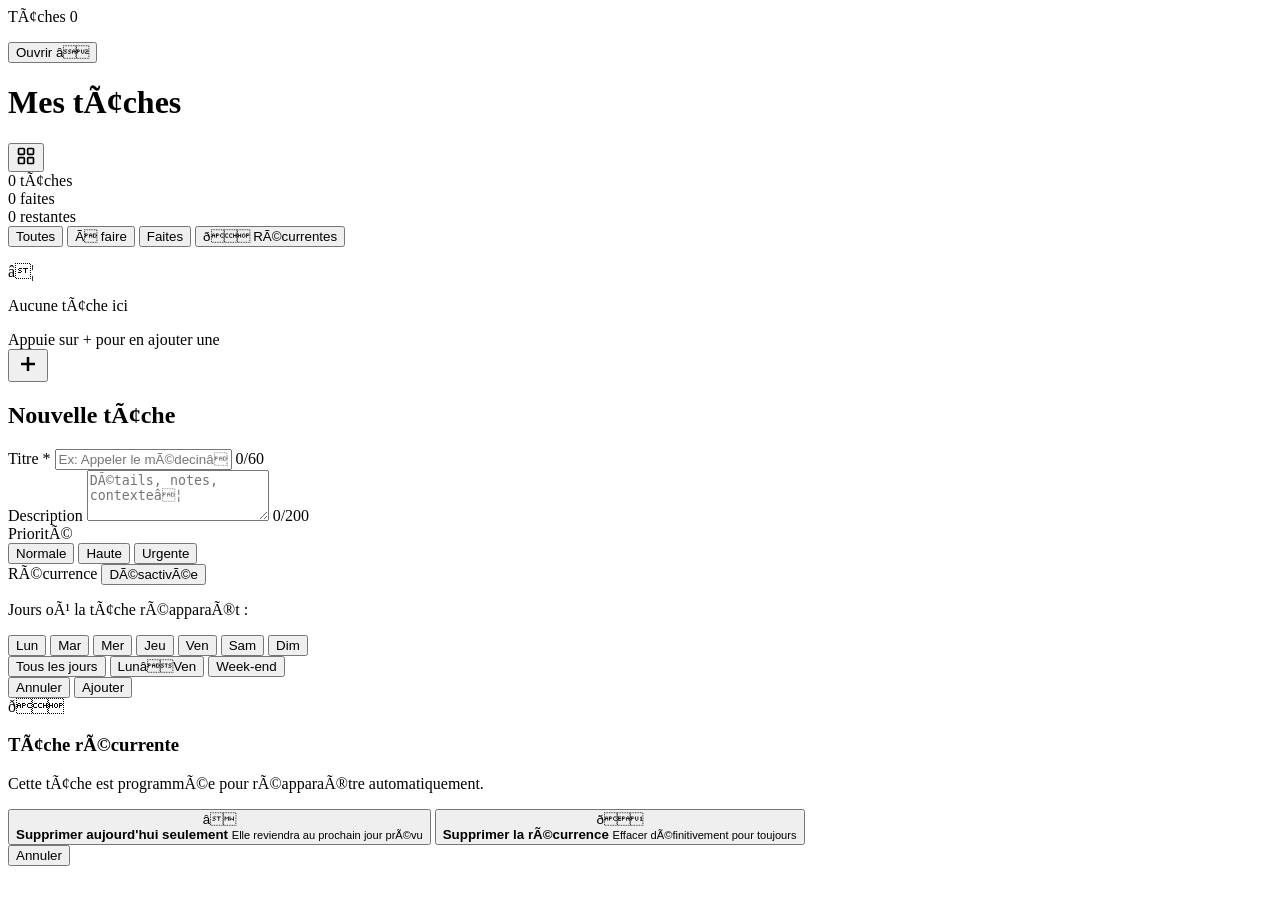
==== index.html @ da38673e "Add index.html for task management app Initial HTML structure for task management application." ====
<!DOCTYPE html>
<html lang="fr">
<head>
  <meta charset="UTF-8" />
  <meta name="viewport" content="width=device-width, initial-scale=1.0, viewport-fit=cover" />
  <meta name="theme-color" content="#0f0f14" />
  <meta name="apple-mobile-web-app-capable" content="yes" />
  <meta name="apple-mobile-web-app-status-bar-style" content="black-translucent" />
  <meta name="apple-mobile-web-app-title" content="TÃ¢ches" />
  <meta name="description" content="Ma liste de tÃ¢ches personnelle" />
  <title>TÃ¢ches</title>
  <link rel="manifest" href="manifest.json" />
  <link rel="apple-touch-icon" href="icons/icon-192.png" />
  <link rel="preconnect" href="https://fonts.googleapis.com" />
  <link rel="preconnect" href="https://fonts.gstatic.com" crossorigin />
  <link href="https://fonts.googleapis.com/css2?family=Syne:wght@400;600;700;800&family=DM+Sans:ital,wght@0,300;0,400;0,500;1,300&display=swap" rel="stylesheet" />
  <link rel="stylesheet" href="style.css" />
</head>
<body>

  <!-- WIDGET VIEW -->
  <div id="widget-view" class="hidden">
    <div class="widget-card">
      <div class="widget-header">
        <span class="widget-title">TÃ¢ches</span>
        <span id="widget-count" class="widget-count">0</span>
      </div>
      <ul id="widget-list" class="widget-list"></ul>
      <button class="widget-open-btn" onclick="switchView('app')">Ouvrir â</button>
    </div>
  </div>

  <!-- APP VIEW -->
  <div id="app-view">
    <header class="app-header">
      <div class="header-top">
        <div>
          <p class="header-date" id="header-date"></p>
          <h1 class="header-title">Mes tÃ¢ches</h1>
        </div>
        <div class="header-actions">
          <button class="icon-btn" onclick="switchView('widget')" title="Mode widget">
            <svg width="20" height="20" viewBox="0 0 24 24" fill="none" stroke="currentColor" stroke-width="2"><rect x="3" y="3" width="7" height="7" rx="1"/><rect x="14" y="3" width="7" height="7" rx="1"/><rect x="3" y="14" width="7" height="7" rx="1"/><rect x="14" y="14" width="7" height="7" rx="1"/></svg>
          </button>
        </div>
      </div>
      <div class="stats-row">
        <div class="stat-pill"><span id="stat-total">0</span> tÃ¢ches</div>
        <div class="stat-pill done-pill"><span id="stat-done">0</span> faites</div>
        <div class="stat-pill pending-pill"><span id="stat-pending">0</span> restantes</div>
      </div>
    </header>

    <div class="filter-tabs">
      <button class="tab active" data-filter="all" onclick="setFilter('all', this)">Toutes</button>
      <button class="tab" data-filter="pending" onclick="setFilter('pending', this)">Ã faire</button>
      <button class="tab" data-filter="done" onclick="setFilter('done', this)">Faites</button>
      <button class="tab" data-filter="recurring" onclick="setFilter('recurring', this)">ð RÃ©currentes</button>
    </div>

    <main class="task-container">
      <ul id="task-list" class="task-list"></ul>
      <div id="empty-state" class="empty-state hidden">
        <div class="empty-icon">â¦</div>
        <p>Aucune tÃ¢che ici</p>
        <span>Appuie sur + pour en ajouter une</span>
      </div>
    </main>

    <button class="fab" onclick="openModal()" aria-label="Ajouter une tÃ¢che">
      <svg width="24" height="24" viewBox="0 0 24 24" fill="none" stroke="currentColor" stroke-width="2.5"><line x1="12" y1="5" x2="12" y2="19"/><line x1="5" y1="12" x2="19" y2="12"/></svg>
    </button>
  </div>

  <!-- MODAL ADD/EDIT -->
  <div id="modal-overlay" class="modal-overlay hidden" onclick="handleOverlayClick(event)">
    <div class="modal" id="modal">
      <div class="modal-handle"></div>
      <h2 class="modal-title" id="modal-title">Nouvelle tÃ¢che</h2>

      <div class="form-group">
        <label for="input-title">Titre <span class="required">*</span></label>
        <input type="text" id="input-title" placeholder="Ex: Appeler le mÃ©decinâ¦" maxlength="60" autocomplete="off" />
        <span class="char-count" id="title-count">0/60</span>
      </div>

      <div class="form-group">
        <label for="input-desc">Description</label>
        <textarea id="input-desc" placeholder="DÃ©tails, notes, contexteâ¦" rows="3" maxlength="200"></textarea>
        <span class="char-count" id="desc-count">0/200</span>
      </div>

      <div class="form-group">
        <label>PrioritÃ©</label>
        <div class="priority-selector">
          <button class="prio-btn active" data-prio="normal" onclick="selectPrio('normal', this)">
            <span class="prio-dot normal"></span> Normale
          </button>
          <button class="prio-btn" data-prio="high" onclick="selectPrio('high', this)">
            <span class="prio-dot high"></span> Haute
          </button>
          <button class="prio-btn" data-prio="urgent" onclick="selectPrio('urgent', this)">
            <span class="prio-dot urgent"></span> Urgente
          </button>
        </div>
      </div>

      <!-- RÃCURRENCE -->
      <div class="form-group">
        <div class="recurrence-header">
          <label>RÃ©currence</label>
          <button class="toggle-recurrence" id="toggle-recurrence" onclick="toggleRecurrence()">
            <span id="recurrence-toggle-label">DÃ©sactivÃ©e</span>
            <div class="toggle-switch" id="toggle-switch"></div>
          </button>
        </div>
        <div id="recurrence-panel" class="recurrence-panel hidden">
          <p class="recurrence-hint">Jours oÃ¹ la tÃ¢che rÃ©apparaÃ®t :</p>
          <div class="days-selector">
            <button class="day-btn" data-day="1" onclick="toggleDay(1, this)">Lun</button>
            <button class="day-btn" data-day="2" onclick="toggleDay(2, this)">Mar</button>
            <button class="day-btn" data-day="3" onclick="toggleDay(3, this)">Mer</button>
            <button class="day-btn" data-day="4" onclick="toggleDay(4, this)">Jeu</button>
            <button class="day-btn" data-day="5" onclick="toggleDay(5, this)">Ven</button>
            <button class="day-btn" data-day="6" onclick="toggleDay(6, this)">Sam</button>
            <button class="day-btn" data-day="0" onclick="toggleDay(0, this)">Dim</button>
          </div>
          <div class="quick-days">
            <button class="quick-btn" onclick="selectQuickDays('week')">Tous les jours</button>
            <button class="quick-btn" onclick="selectQuickDays('workdays')">LunâVen</button>
            <button class="quick-btn" onclick="selectQuickDays('weekend')">Week-end</button>
          </div>
        </div>
      </div>

      <div class="modal-actions">
        <button class="btn-cancel" onclick="closeModal()">Annuler</button>
        <button class="btn-save" id="btn-save" onclick="saveTask()">Ajouter</button>
      </div>
    </div>
  </div>

  <!-- POPUP SUPPRESSION RÃCURRENCE -->
  <div id="delete-popup-overlay" class="delete-popup-overlay hidden" onclick="closeDeletePopup()">
    <div class="delete-popup" onclick="event.stopPropagation()">
      <div class="delete-popup-icon">ð</div>
      <h3 class="delete-popup-title">TÃ¢che rÃ©currente</h3>
      <p class="delete-popup-desc">Cette tÃ¢che est programmÃ©e pour rÃ©apparaÃ®tre automatiquement.</p>
      <div class="delete-popup-actions">
        <button class="dp-btn dp-keep" onclick="deleteOccurrenceOnly()">
          <span class="dp-btn-icon">â</span>
          <div class="dp-btn-text">
            <strong>Supprimer aujourd'hui seulement</strong>
            <small>Elle reviendra au prochain jour prÃ©vu</small>
          </div>
        </button>
        <button class="dp-btn dp-forever" onclick="deleteForever()">
          <span class="dp-btn-icon">ð</span>
          <div class="dp-btn-text">
            <strong>Supprimer la rÃ©currence</strong>
            <small>Effacer dÃ©finitivement pour toujours</small>
          </div>
        </button>
      </div>
      <button class="dp-cancel" onclick="closeDeletePopup()">Annuler</button>
    </div>
  </div>

  <!-- TOAST -->
  <div id="toast" class="toast hidden"></div>

  <script src="app.js"></script>
</body>
</html>
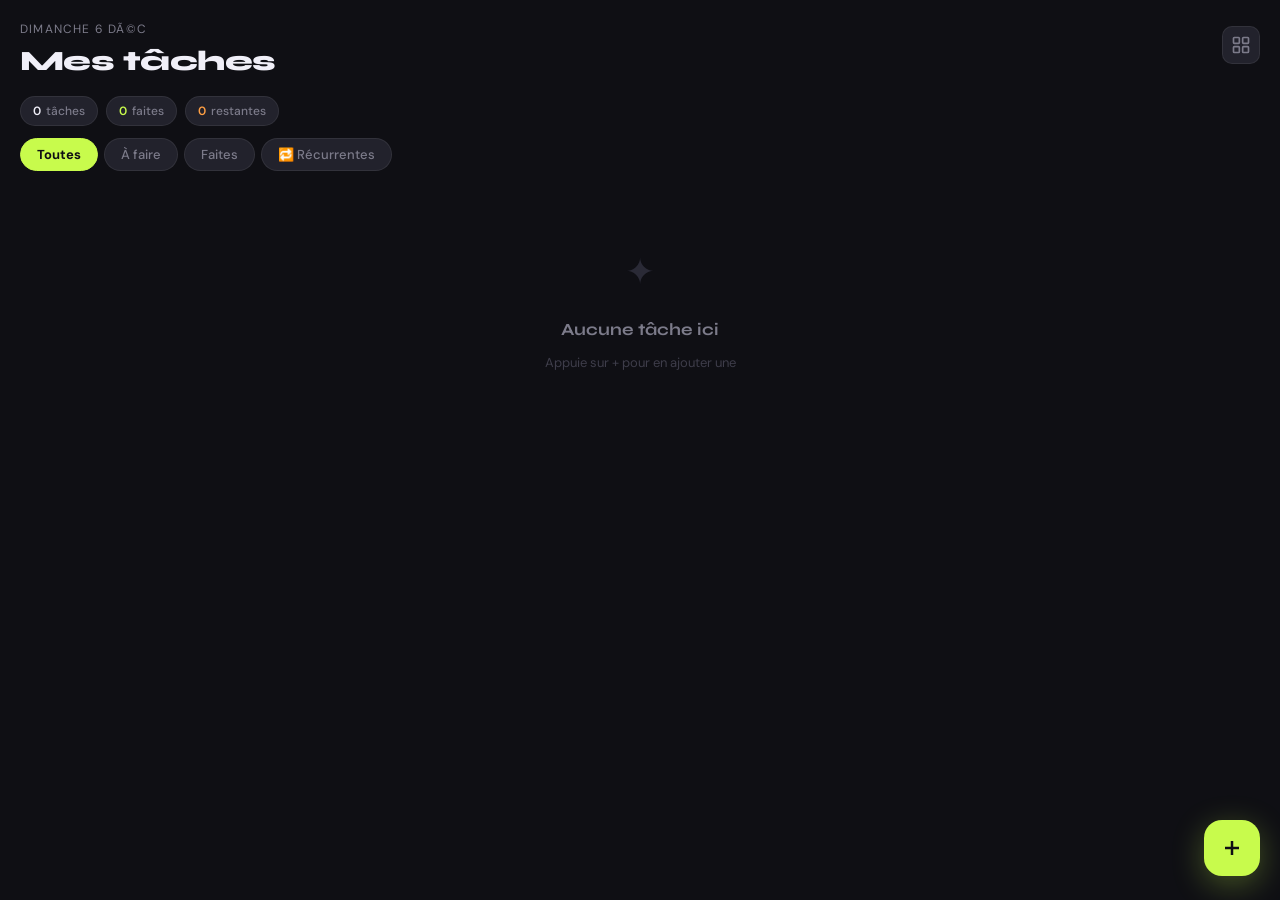
==== commit 700d100b: "Fix French character encoding in index.html" ====
--- a/index.html
+++ b/index.html
@@ -6,9 +6,9 @@
   <meta name="theme-color" content="#0f0f14" />
   <meta name="apple-mobile-web-app-capable" content="yes" />
   <meta name="apple-mobile-web-app-status-bar-style" content="black-translucent" />
-  <meta name="apple-mobile-web-app-title" content="TÃ¢ches" />
-  <meta name="description" content="Ma liste de tÃ¢ches personnelle" />
-  <title>TÃ¢ches</title>
+  <meta name="apple-mobile-web-app-title" content="Tâches" />
+  <meta name="description" content="Ma liste de tâches personnelle" />
+  <title>Tâches</title>
   <link rel="manifest" href="manifest.json" />
   <link rel="apple-touch-icon" href="icons/icon-192.png" />
   <link rel="preconnect" href="https://fonts.googleapis.com" />
@@ -22,11 +22,11 @@
   <div id="widget-view" class="hidden">
     <div class="widget-card">
       <div class="widget-header">
-        <span class="widget-title">TÃ¢ches</span>
+        <span class="widget-title">Tâches</span>
         <span id="widget-count" class="widget-count">0</span>
       </div>
       <ul id="widget-list" class="widget-list"></ul>
-      <button class="widget-open-btn" onclick="switchView('app')">Ouvrir â</button>
+      <button class="widget-open-btn" onclick="switchView('app')">Ouvrir →</button>
     </div>
   </div>
 
@@ -36,7 +36,7 @@
       <div class="header-top">
         <div>
           <p class="header-date" id="header-date"></p>
-          <h1 class="header-title">Mes tÃ¢ches</h1>
+          <h1 class="header-title">Mes tâches</h1>
         </div>
         <div class="header-actions">
           <button class="icon-btn" onclick="switchView('widget')" title="Mode widget">
@@ -45,7 +45,7 @@
         </div>
       </div>
       <div class="stats-row">
-        <div class="stat-pill"><span id="stat-total">0</span> tÃ¢ches</div>
+        <div class="stat-pill"><span id="stat-total">0</span> tâches</div>
         <div class="stat-pill done-pill"><span id="stat-done">0</span> faites</div>
         <div class="stat-pill pending-pill"><span id="stat-pending">0</span> restantes</div>
       </div>
@@ -53,21 +53,21 @@
 
     <div class="filter-tabs">
       <button class="tab active" data-filter="all" onclick="setFilter('all', this)">Toutes</button>
-      <button class="tab" data-filter="pending" onclick="setFilter('pending', this)">Ã faire</button>
+      <button class="tab" data-filter="pending" onclick="setFilter('pending', this)">À faire</button>
       <button class="tab" data-filter="done" onclick="setFilter('done', this)">Faites</button>
-      <button class="tab" data-filter="recurring" onclick="setFilter('recurring', this)">ð RÃ©currentes</button>
+      <button class="tab" data-filter="recurring" onclick="setFilter('recurring', this)">🔁 Récurrentes</button>
     </div>
 
     <main class="task-container">
       <ul id="task-list" class="task-list"></ul>
       <div id="empty-state" class="empty-state hidden">
-        <div class="empty-icon">â¦</div>
-        <p>Aucune tÃ¢che ici</p>
+        <div class="empty-icon">✦</div>
+        <p>Aucune tâche ici</p>
         <span>Appuie sur + pour en ajouter une</span>
       </div>
     </main>
 
-    <button class="fab" onclick="openModal()" aria-label="Ajouter une tÃ¢che">
+    <button class="fab" onclick="openModal()" aria-label="Ajouter une tâche">
       <svg width="24" height="24" viewBox="0 0 24 24" fill="none" stroke="currentColor" stroke-width="2.5"><line x1="12" y1="5" x2="12" y2="19"/><line x1="5" y1="12" x2="19" y2="12"/></svg>
     </button>
   </div>
@@ -76,22 +76,22 @@
   <div id="modal-overlay" class="modal-overlay hidden" onclick="handleOverlayClick(event)">
     <div class="modal" id="modal">
       <div class="modal-handle"></div>
-      <h2 class="modal-title" id="modal-title">Nouvelle tÃ¢che</h2>
+      <h2 class="modal-title" id="modal-title">Nouvelle tâche</h2>
 
       <div class="form-group">
         <label for="input-title">Titre <span class="required">*</span></label>
-        <input type="text" id="input-title" placeholder="Ex: Appeler le mÃ©decinâ¦" maxlength="60" autocomplete="off" />
+        <input type="text" id="input-title" placeholder="Ex: Appeler le médecin…" maxlength="60" autocomplete="off" />
         <span class="char-count" id="title-count">0/60</span>
       </div>
 
       <div class="form-group">
         <label for="input-desc">Description</label>
-        <textarea id="input-desc" placeholder="DÃ©tails, notes, contexteâ¦" rows="3" maxlength="200"></textarea>
+        <textarea id="input-desc" placeholder="Détails, notes, contexte…" rows="3" maxlength="200"></textarea>
         <span class="char-count" id="desc-count">0/200</span>
       </div>
 
       <div class="form-group">
-        <label>PrioritÃ©</label>
+        <label>Priorité</label>
         <div class="priority-selector">
           <button class="prio-btn active" data-prio="normal" onclick="selectPrio('normal', this)">
             <span class="prio-dot normal"></span> Normale
@@ -105,17 +105,17 @@
         </div>
       </div>
 
-      <!-- RÃCURRENCE -->
+      <!-- RÉCURRENCE -->
       <div class="form-group">
         <div class="recurrence-header">
-          <label>RÃ©currence</label>
+          <label>Récurrence</label>
           <button class="toggle-recurrence" id="toggle-recurrence" onclick="toggleRecurrence()">
-            <span id="recurrence-toggle-label">DÃ©sactivÃ©e</span>
+            <span id="recurrence-toggle-label">Désactivée</span>
             <div class="toggle-switch" id="toggle-switch"></div>
           </button>
         </div>
         <div id="recurrence-panel" class="recurrence-panel hidden">
-          <p class="recurrence-hint">Jours oÃ¹ la tÃ¢che rÃ©apparaÃ®t :</p>
+          <p class="recurrence-hint">Jours où la tâche réapparaît :</p>
           <div class="days-selector">
             <button class="day-btn" data-day="1" onclick="toggleDay(1, this)">Lun</button>
             <button class="day-btn" data-day="2" onclick="toggleDay(2, this)">Mar</button>
@@ -127,7 +127,7 @@
           </div>
           <div class="quick-days">
             <button class="quick-btn" onclick="selectQuickDays('week')">Tous les jours</button>
-            <button class="quick-btn" onclick="selectQuickDays('workdays')">LunâVen</button>
+            <button class="quick-btn" onclick="selectQuickDays('workdays')">Lun–Ven</button>
             <button class="quick-btn" onclick="selectQuickDays('weekend')">Week-end</button>
           </div>
         </div>
@@ -140,25 +140,25 @@
     </div>
   </div>
 
-  <!-- POPUP SUPPRESSION RÃCURRENCE -->
+  <!-- POPUP SUPPRESSION RÉCURRENCE -->
   <div id="delete-popup-overlay" class="delete-popup-overlay hidden" onclick="closeDeletePopup()">
     <div class="delete-popup" onclick="event.stopPropagation()">
-      <div class="delete-popup-icon">ð</div>
-      <h3 class="delete-popup-title">TÃ¢che rÃ©currente</h3>
-      <p class="delete-popup-desc">Cette tÃ¢che est programmÃ©e pour rÃ©apparaÃ®tre automatiquement.</p>
+      <div class="delete-popup-icon">🔁</div>
+      <h3 class="delete-popup-title">Tâche récurrente</h3>
+      <p class="delete-popup-desc">Cette tâche est programmée pour réapparaître automatiquement.</p>
       <div class="delete-popup-actions">
         <button class="dp-btn dp-keep" onclick="deleteOccurrenceOnly()">
-          <span class="dp-btn-icon">â</span>
+          <span class="dp-btn-icon">✕</span>
           <div class="dp-btn-text">
             <strong>Supprimer aujourd'hui seulement</strong>
-            <small>Elle reviendra au prochain jour prÃ©vu</small>
+            <small>Elle reviendra au prochain jour prévu</small>
           </div>
         </button>
         <button class="dp-btn dp-forever" onclick="deleteForever()">
-          <span class="dp-btn-icon">ð</span>
+          <span class="dp-btn-icon">🗑</span>
           <div class="dp-btn-text">
-            <strong>Supprimer la rÃ©currence</strong>
-            <small>Effacer dÃ©finitivement pour toujours</small>
+            <strong>Supprimer la récurrence</strong>
+            <small>Effacer définitivement pour toujours</small>
           </div>
         </button>
       </div>
--- a/style.css
+++ b/style.css
@@ -0,0 +1,946 @@
+/* ===========================
+   RESET & VARIABLES
+=========================== */
+*, *::before, *::after {
+  box-sizing: border-box;
+  margin: 0;
+  padding: 0;
+  -webkit-tap-highlight-color: transparent;
+}
+
+:root {
+  --bg: #0f0f14;
+  --surface: #18181f;
+  --surface2: #22222c;
+  --surface3: #2a2a36;
+  --border: rgba(255,255,255,0.07);
+  --text: #f0eff8;
+  --text-muted: #7c7b8a;
+  --text-faint: #3e3d4a;
+  --accent: #c8fb4c;
+  --accent-dim: rgba(200,251,76,0.15);
+  --accent-glow: rgba(200,251,76,0.3);
+  --done-color: #4a4a58;
+  --high: #ff9f43;
+  --urgent: #ff6b6b;
+  --normal: #c8fb4c;
+  --recur: #7c6ff7;
+  --recur-dim: rgba(124,111,247,0.15);
+  --radius: 16px;
+  --radius-sm: 10px;
+  --transition: 0.2s cubic-bezier(0.4, 0, 0.2, 1);
+  --safe-top: env(safe-area-inset-top, 0px);
+  --safe-bottom: env(safe-area-inset-bottom, 0px);
+}
+
+html, body { height: 100%; overflow: hidden; }
+
+body {
+  font-family: 'DM Sans', sans-serif;
+  background: var(--bg);
+  color: var(--text);
+  font-size: 15px;
+  line-height: 1.5;
+  -webkit-font-smoothing: antialiased;
+  overflow-x: hidden;
+}
+
+.hidden { display: none !important; }
+
+/* ===========================
+   APP LAYOUT
+=========================== */
+#app-view {
+  display: flex;
+  flex-direction: column;
+  height: 100dvh;
+  height: 100vh;
+  padding-top: var(--safe-top);
+  padding-bottom: var(--safe-bottom);
+  position: relative;
+  animation: fadeIn 0.4s ease;
+}
+
+@keyframes fadeIn {
+  from { opacity: 0; transform: translateY(8px); }
+  to { opacity: 1; transform: translateY(0); }
+}
+
+/* ===========================
+   HEADER
+=========================== */
+.app-header {
+  padding: 20px 20px 12px;
+  flex-shrink: 0;
+}
+
+.header-top {
+  display: flex;
+  justify-content: space-between;
+  align-items: flex-start;
+  margin-bottom: 14px;
+}
+
+.header-date {
+  font-size: 12px;
+  color: var(--text-muted);
+  text-transform: uppercase;
+  letter-spacing: 0.1em;
+  font-weight: 400;
+  margin-bottom: 2px;
+}
+
+.header-title {
+  font-family: 'Syne', sans-serif;
+  font-size: 28px;
+  font-weight: 800;
+  color: var(--text);
+  letter-spacing: -0.02em;
+}
+
+.header-actions { display: flex; gap: 8px; margin-top: 6px; }
+
+.icon-btn {
+  width: 38px;
+  height: 38px;
+  border-radius: 10px;
+  background: var(--surface2);
+  border: 1px solid var(--border);
+  color: var(--text-muted);
+  display: flex;
+  align-items: center;
+  justify-content: center;
+  cursor: pointer;
+  transition: all var(--transition);
+}
+.icon-btn:active { transform: scale(0.93); }
+.icon-btn:hover { color: var(--text); background: var(--surface3); }
+
+.stats-row { display: flex; gap: 8px; }
+
+.stat-pill {
+  background: var(--surface2);
+  border: 1px solid var(--border);
+  border-radius: 20px;
+  padding: 5px 12px;
+  font-size: 12px;
+  color: var(--text-muted);
+  font-weight: 500;
+  display: flex;
+  gap: 5px;
+  align-items: center;
+}
+.stat-pill span { color: var(--text); font-weight: 600; }
+.done-pill span { color: var(--accent); }
+.pending-pill span { color: var(--high); }
+
+/* ===========================
+   FILTER TABS
+=========================== */
+.filter-tabs {
+  display: flex;
+  gap: 6px;
+  padding: 0 20px 14px;
+  flex-shrink: 0;
+  overflow-x: auto;
+  scrollbar-width: none;
+}
+.filter-tabs::-webkit-scrollbar { display: none; }
+
+.tab {
+  padding: 7px 16px;
+  border-radius: 20px;
+  border: 1px solid var(--border);
+  background: var(--surface2);
+  color: var(--text-muted);
+  font-size: 13px;
+  font-weight: 500;
+  cursor: pointer;
+  white-space: nowrap;
+  transition: all var(--transition);
+  font-family: 'DM Sans', sans-serif;
+}
+.tab.active {
+  background: var(--accent);
+  color: #0f0f14;
+  border-color: var(--accent);
+  font-weight: 700;
+}
+.tab[data-filter="recurring"].active {
+  background: var(--recur);
+  border-color: var(--recur);
+  color: #fff;
+}
+.tab:active { transform: scale(0.95); }
+
+/* ===========================
+   TASK LIST
+=========================== */
+.task-container {
+  flex: 1;
+  overflow-y: auto;
+  padding: 0 16px 100px;
+  scrollbar-width: none;
+}
+.task-container::-webkit-scrollbar { display: none; }
+
+.task-list {
+  list-style: none;
+  display: flex;
+  flex-direction: column;
+  gap: 10px;
+}
+
+/* ===========================
+   TASK ITEM
+=========================== */
+.task-item {
+  background: var(--surface);
+  border: 1px solid var(--border);
+  border-radius: var(--radius);
+  padding: 14px 14px 14px 16px;
+  display: flex;
+  align-items: flex-start;
+  gap: 12px;
+  cursor: pointer;
+  transition: all var(--transition);
+  position: relative;
+  overflow: hidden;
+  animation: slideIn 0.3s ease;
+}
+
+@keyframes slideIn {
+  from { opacity: 0; transform: translateY(12px); }
+  to { opacity: 1; transform: translateY(0); }
+}
+
+.task-item::before {
+  content: '';
+  position: absolute;
+  left: 0; top: 0; bottom: 0;
+  width: 3px;
+  background: var(--normal);
+  border-radius: 3px 0 0 3px;
+  transition: all var(--transition);
+}
+.task-item[data-prio="high"]::before { background: var(--high); }
+.task-item[data-prio="urgent"]::before { background: var(--urgent); }
+.task-item.recurring::before { background: var(--recur); }
+
+.task-item:active { transform: scale(0.98); }
+.task-item:hover { border-color: rgba(255,255,255,0.12); background: var(--surface2); }
+
+.task-item.done {
+  opacity: 0.55;
+}
+.task-item.done .task-title {
+  text-decoration: line-through;
+  text-decoration-color: var(--text-muted);
+  color: var(--done-color);
+}
+.task-item.done::before { background: var(--done-color); }
+
+.task-item.deleting {
+  animation: deleteOut 0.4s ease forwards;
+}
+@keyframes deleteOut {
+  to { opacity: 0; transform: translateX(60px) scale(0.9); max-height: 0; padding: 0; margin: 0; }
+}
+
+/* Checkbox */
+.task-check {
+  width: 22px;
+  height: 22px;
+  border-radius: 50%;
+  border: 2px solid var(--surface3);
+  background: transparent;
+  flex-shrink: 0;
+  margin-top: 1px;
+  display: flex;
+  align-items: center;
+  justify-content: center;
+  transition: all var(--transition);
+  cursor: pointer;
+}
+.task-check.checked {
+  background: var(--accent);
+  border-color: var(--accent);
+}
+.task-check.checked::after {
+  content: '';
+  width: 5px;
+  height: 9px;
+  border-right: 2px solid #0f0f14;
+  border-bottom: 2px solid #0f0f14;
+  transform: rotate(45deg) translateY(-1px);
+}
+
+/* Task content */
+.task-content { flex: 1; min-width: 0; }
+
+.task-title {
+  font-family: 'Syne', sans-serif;
+  font-size: 15px;
+  font-weight: 600;
+  color: var(--text);
+  margin-bottom: 3px;
+  word-break: break-word;
+  transition: all var(--transition);
+  letter-spacing: -0.01em;
+}
+
+.task-desc {
+  font-size: 13px;
+  color: var(--text-muted);
+  word-break: break-word;
+  line-height: 1.4;
+}
+
+.task-meta {
+  display: flex;
+  align-items: center;
+  flex-wrap: wrap;
+  gap: 6px;
+  margin-top: 8px;
+}
+
+.task-time { font-size: 11px; color: var(--text-faint); font-weight: 400; }
+
+.prio-badge {
+  font-size: 10px;
+  font-weight: 700;
+  text-transform: uppercase;
+  letter-spacing: 0.08em;
+  padding: 2px 7px;
+  border-radius: 6px;
+}
+.prio-badge.high { background: rgba(255,159,67,0.15); color: var(--high); }
+.prio-badge.urgent { background: rgba(255,107,107,0.15); color: var(--urgent); }
+
+/* Recurring badge */
+.recur-badge {
+  font-size: 10px;
+  font-weight: 700;
+  padding: 2px 7px;
+  border-radius: 6px;
+  background: var(--recur-dim);
+  color: var(--recur);
+  display: flex;
+  align-items: center;
+  gap: 3px;
+}
+
+/* Task actions */
+.task-actions {
+  display: flex;
+  flex-direction: column;
+  gap: 6px;
+  opacity: 0;
+  transition: opacity var(--transition);
+}
+.task-item:hover .task-actions,
+.task-item:focus-within .task-actions { opacity: 1; }
+
+.task-action-btn {
+  width: 30px;
+  height: 30px;
+  border-radius: 8px;
+  border: 1px solid var(--border);
+  background: var(--surface2);
+  color: var(--text-muted);
+  display: flex;
+  align-items: center;
+  justify-content: center;
+  cursor: pointer;
+  transition: all var(--transition);
+  font-size: 13px;
+}
+.task-action-btn:active { transform: scale(0.9); }
+.task-action-btn.edit:hover { color: var(--accent); border-color: var(--accent-dim); }
+.task-action-btn.delete:hover { color: var(--urgent); border-color: rgba(255,107,107,0.2); }
+
+@media (max-width: 768px) { .task-actions { opacity: 1; } }
+
+/* ===========================
+   EMPTY STATE
+=========================== */
+.empty-state {
+  display: flex;
+  flex-direction: column;
+  align-items: center;
+  justify-content: center;
+  padding: 60px 20px;
+  gap: 10px;
+  text-align: center;
+}
+.empty-icon {
+  font-size: 36px;
+  color: var(--surface3);
+  margin-bottom: 8px;
+  animation: pulse 2s ease infinite;
+}
+@keyframes pulse {
+  0%, 100% { opacity: 0.4; transform: scale(1); }
+  50% { opacity: 0.8; transform: scale(1.1); }
+}
+.empty-state p { font-family: 'Syne', sans-serif; font-size: 17px; font-weight: 700; color: var(--text-muted); }
+.empty-state span { font-size: 13px; color: var(--text-faint); }
+
+/* ===========================
+   FAB
+=========================== */
+.fab {
+  position: fixed;
+  bottom: calc(24px + var(--safe-bottom));
+  right: 20px;
+  width: 56px;
+  height: 56px;
+  border-radius: 18px;
+  background: var(--accent);
+  border: none;
+  color: #0f0f14;
+  display: flex;
+  align-items: center;
+  justify-content: center;
+  cursor: pointer;
+  box-shadow: 0 8px 32px var(--accent-glow);
+  transition: all var(--transition);
+  z-index: 100;
+}
+.fab:hover { transform: scale(1.06) rotate(5deg); box-shadow: 0 12px 40px var(--accent-glow); }
+.fab:active { transform: scale(0.93); }
+
+/* ===========================
+   MODAL
+=========================== */
+.modal-overlay {
+  position: fixed;
+  inset: 0;
+  background: rgba(0,0,0,0.7);
+  backdrop-filter: blur(8px);
+  -webkit-backdrop-filter: blur(8px);
+  z-index: 200;
+  display: flex;
+  align-items: flex-end;
+  animation: overlayIn 0.2s ease;
+}
+@keyframes overlayIn {
+  from { opacity: 0; }
+  to { opacity: 1; }
+}
+
+.modal {
+  background: var(--surface);
+  border: 1px solid var(--border);
+  border-radius: 24px 24px 0 0;
+  padding: 16px 20px calc(24px + var(--safe-bottom));
+  width: 100%;
+  max-height: 92dvh;
+  overflow-y: auto;
+  scrollbar-width: none;
+  animation: modalUp 0.3s cubic-bezier(0.34, 1.56, 0.64, 1);
+}
+.modal::-webkit-scrollbar { display: none; }
+
+@keyframes modalUp {
+  from { transform: translateY(100%); }
+  to { transform: translateY(0); }
+}
+
+.modal-handle {
+  width: 36px;
+  height: 4px;
+  background: var(--surface3);
+  border-radius: 2px;
+  margin: 0 auto 20px;
+}
+
+.modal-title {
+  font-family: 'Syne', sans-serif;
+  font-size: 20px;
+  font-weight: 800;
+  margin-bottom: 20px;
+  letter-spacing: -0.02em;
+}
+
+.form-group {
+  margin-bottom: 16px;
+  position: relative;
+}
+
+.form-group label {
+  display: block;
+  font-size: 12px;
+  font-weight: 600;
+  color: var(--text-muted);
+  text-transform: uppercase;
+  letter-spacing: 0.08em;
+  margin-bottom: 8px;
+}
+.required { color: var(--urgent); }
+
+.form-group input,
+.form-group textarea {
+  width: 100%;
+  background: var(--surface2);
+  border: 1.5px solid var(--border);
+  border-radius: var(--radius-sm);
+  padding: 12px 14px;
+  color: var(--text);
+  font-family: 'DM Sans', sans-serif;
+  font-size: 15px;
+  outline: none;
+  transition: border-color var(--transition);
+  resize: none;
+}
+.form-group input:focus,
+.form-group textarea:focus { border-color: var(--accent); }
+.form-group input::placeholder,
+.form-group textarea::placeholder { color: var(--text-faint); }
+
+.char-count {
+  position: absolute;
+  right: 10px;
+  bottom: 10px;
+  font-size: 11px;
+  color: var(--text-faint);
+  pointer-events: none;
+}
+
+/* Priority */
+.priority-selector { display: flex; gap: 8px; }
+.prio-btn {
+  flex: 1;
+  padding: 9px 8px;
+  border-radius: var(--radius-sm);
+  border: 1.5px solid var(--border);
+  background: var(--surface2);
+  color: var(--text-muted);
+  font-family: 'DM Sans', sans-serif;
+  font-size: 12px;
+  font-weight: 500;
+  cursor: pointer;
+  display: flex;
+  align-items: center;
+  justify-content: center;
+  gap: 6px;
+  transition: all var(--transition);
+}
+.prio-btn.active { border-color: var(--accent); background: var(--accent-dim); color: var(--accent); }
+.prio-btn[data-prio="high"].active { border-color: var(--high); background: rgba(255,159,67,0.12); color: var(--high); }
+.prio-btn[data-prio="urgent"].active { border-color: var(--urgent); background: rgba(255,107,107,0.12); color: var(--urgent); }
+
+.prio-dot {
+  width: 7px; height: 7px;
+  border-radius: 50%; flex-shrink: 0;
+}
+.prio-dot.normal { background: var(--normal); }
+.prio-dot.high { background: var(--high); }
+.prio-dot.urgent { background: var(--urgent); }
+
+/* ===========================
+   RÃCURRENCE
+=========================== */
+.recurrence-header {
+  display: flex;
+  justify-content: space-between;
+  align-items: center;
+  margin-bottom: 0;
+}
+
+.toggle-recurrence {
+  display: flex;
+  align-items: center;
+  gap: 8px;
+  background: none;
+  border: none;
+  cursor: pointer;
+  padding: 0;
+  color: var(--text-muted);
+  font-size: 12px;
+  font-family: 'DM Sans', sans-serif;
+  font-weight: 500;
+  transition: color var(--transition);
+}
+.toggle-recurrence.active { color: var(--recur); }
+
+.toggle-switch {
+  width: 36px;
+  height: 20px;
+  border-radius: 10px;
+  background: var(--surface3);
+  position: relative;
+  transition: background var(--transition);
+}
+.toggle-switch::after {
+  content: '';
+  position: absolute;
+  top: 3px; left: 3px;
+  width: 14px; height: 14px;
+  border-radius: 50%;
+  background: var(--text-muted);
+  transition: all var(--transition);
+}
+.toggle-recurrence.active .toggle-switch {
+  background: var(--recur);
+}
+.toggle-recurrence.active .toggle-switch::after {
+  left: 19px;
+  background: #fff;
+}
+
+.recurrence-panel {
+  margin-top: 12px;
+  padding: 14px;
+  background: var(--surface2);
+  border: 1.5px solid var(--border);
+  border-radius: var(--radius-sm);
+  animation: fadeIn 0.2s ease;
+}
+
+.recurrence-hint {
+  font-size: 12px;
+  color: var(--text-muted);
+  margin-bottom: 10px;
+}
+
+.days-selector {
+  display: flex;
+  gap: 6px;
+  margin-bottom: 10px;
+  flex-wrap: nowrap;
+}
+
+.day-btn {
+  flex: 1;
+  padding: 8px 4px;
+  border-radius: 8px;
+  border: 1.5px solid var(--border);
+  background: var(--surface);
+  color: var(--text-muted);
+  font-family: 'DM Sans', sans-serif;
+  font-size: 11px;
+  font-weight: 600;
+  cursor: pointer;
+  text-align: center;
+  transition: all var(--transition);
+  min-width: 0;
+}
+.day-btn.active {
+  background: var(--recur-dim);
+  border-color: var(--recur);
+  color: var(--recur);
+}
+.day-btn:active { transform: scale(0.92); }
+
+.quick-days {
+  display: flex;
+  gap: 6px;
+}
+.quick-btn {
+  flex: 1;
+  padding: 6px 8px;
+  border-radius: 8px;
+  border: 1px solid var(--border);
+  background: transparent;
+  color: var(--text-faint);
+  font-family: 'DM Sans', sans-serif;
+  font-size: 11px;
+  font-weight: 500;
+  cursor: pointer;
+  transition: all var(--transition);
+  text-align: center;
+}
+.quick-btn:hover { color: var(--recur); border-color: var(--recur); }
+.quick-btn:active { transform: scale(0.95); }
+
+/* Modal actions */
+.modal-actions {
+  display: flex;
+  gap: 10px;
+  margin-top: 24px;
+}
+.btn-cancel {
+  flex: 1;
+  padding: 14px;
+  border-radius: var(--radius-sm);
+  border: 1.5px solid var(--border);
+  background: var(--surface2);
+  color: var(--text-muted);
+  font-family: 'DM Sans', sans-serif;
+  font-size: 15px;
+  font-weight: 500;
+  cursor: pointer;
+  transition: all var(--transition);
+}
+.btn-save {
+  flex: 2;
+  padding: 14px;
+  border-radius: var(--radius-sm);
+  border: none;
+  background: var(--accent);
+  color: #0f0f14;
+  font-family: 'Syne', sans-serif;
+  font-size: 15px;
+  font-weight: 700;
+  cursor: pointer;
+  transition: all var(--transition);
+}
+.btn-save:hover { transform: scale(1.02); box-shadow: 0 4px 20px var(--accent-glow); }
+.btn-save:active { transform: scale(0.97); }
+.btn-cancel:active { transform: scale(0.97); }
+
+/* ===========================
+   DELETE POPUP
+=========================== */
+.delete-popup-overlay {
+  position: fixed;
+  inset: 0;
+  background: rgba(0,0,0,0.75);
+  backdrop-filter: blur(10px);
+  -webkit-backdrop-filter: blur(10px);
+  z-index: 400;
+  display: flex;
+  align-items: center;
+  justify-content: center;
+  padding: 24px;
+  animation: overlayIn 0.2s ease;
+}
+
+.delete-popup {
+  background: var(--surface);
+  border: 1px solid var(--border);
+  border-radius: 22px;
+  padding: 28px 24px 24px;
+  width: 100%;
+  max-width: 360px;
+  animation: popIn 0.3s cubic-bezier(0.34, 1.56, 0.64, 1);
+}
+
+@keyframes popIn {
+  from { opacity: 0; transform: scale(0.88); }
+  to { opacity: 1; transform: scale(1); }
+}
+
+.delete-popup-icon {
+  font-size: 36px;
+  text-align: center;
+  margin-bottom: 14px;
+  display: block;
+}
+
+.delete-popup-title {
+  font-family: 'Syne', sans-serif;
+  font-size: 18px;
+  font-weight: 800;
+  text-align: center;
+  margin-bottom: 8px;
+  letter-spacing: -0.02em;
+}
+
+.delete-popup-desc {
+  font-size: 13px;
+  color: var(--text-muted);
+  text-align: center;
+  margin-bottom: 20px;
+  line-height: 1.5;
+}
+
+.delete-popup-actions {
+  display: flex;
+  flex-direction: column;
+  gap: 10px;
+  margin-bottom: 12px;
+}
+
+.dp-btn {
+  display: flex;
+  align-items: center;
+  gap: 14px;
+  padding: 14px 16px;
+  border-radius: var(--radius-sm);
+  border: 1.5px solid var(--border);
+  background: var(--surface2);
+  cursor: pointer;
+  transition: all var(--transition);
+  text-align: left;
+  width: 100%;
+  font-family: 'DM Sans', sans-serif;
+}
+.dp-btn:active { transform: scale(0.97); }
+
+.dp-btn-icon {
+  font-size: 18px;
+  flex-shrink: 0;
+  width: 28px;
+  text-align: center;
+}
+
+.dp-btn-text {
+  display: flex;
+  flex-direction: column;
+  gap: 2px;
+}
+.dp-btn-text strong {
+  font-size: 14px;
+  font-weight: 600;
+  color: var(--text);
+}
+.dp-btn-text small {
+  font-size: 12px;
+  color: var(--text-muted);
+}
+
+.dp-keep:hover, .dp-keep:focus {
+  border-color: var(--accent);
+  background: var(--accent-dim);
+}
+.dp-keep:hover .dp-btn-text strong { color: var(--accent); }
+
+.dp-forever:hover, .dp-forever:focus {
+  border-color: var(--urgent);
+  background: rgba(255,107,107,0.1);
+}
+.dp-forever:hover .dp-btn-text strong { color: var(--urgent); }
+
+.dp-cancel {
+  width: 100%;
+  padding: 12px;
+  border-radius: var(--radius-sm);
+  border: 1px solid var(--border);
+  background: transparent;
+  color: var(--text-muted);
+  font-family: 'DM Sans', sans-serif;
+  font-size: 14px;
+  font-weight: 500;
+  cursor: pointer;
+  transition: all var(--transition);
+}
+.dp-cancel:hover { color: var(--text); }
+.dp-cancel:active { transform: scale(0.97); }
+
+/* ===========================
+   TOAST
+=========================== */
+.toast {
+  position: fixed;
+  bottom: calc(90px + var(--safe-bottom));
+  left: 50%;
+  transform: translateX(-50%) translateY(20px);
+  background: var(--surface2);
+  border: 1px solid var(--border);
+  color: var(--text);
+  padding: 11px 20px;
+  border-radius: 20px;
+  font-size: 13px;
+  font-weight: 500;
+  z-index: 999;
+  white-space: nowrap;
+  box-shadow: 0 8px 30px rgba(0,0,0,0.4);
+  opacity: 0;
+  transition: all 0.3s cubic-bezier(0.34, 1.56, 0.64, 1);
+  pointer-events: none;
+}
+.toast.show {
+  opacity: 1;
+  transform: translateX(-50%) translateY(0);
+}
+
+/* ===========================
+   WIDGET VIEW
+=========================== */
+#widget-view {
+  min-height: 100dvh;
+  display: flex;
+  align-items: center;
+  justify-content: center;
+  padding: 20px;
+  background: var(--bg);
+  animation: fadeIn 0.3s ease;
+}
+
+.widget-card {
+  background: var(--surface);
+  border: 1px solid var(--border);
+  border-radius: 20px;
+  padding: 16px;
+  width: 100%;
+  max-width: 320px;
+  box-shadow: 0 20px 60px rgba(0,0,0,0.5);
+}
+
+.widget-header {
+  display: flex;
+  justify-content: space-between;
+  align-items: center;
+  margin-bottom: 12px;
+}
+.widget-title {
+  font-family: 'Syne', sans-serif;
+  font-size: 16px;
+  font-weight: 800;
+  letter-spacing: -0.01em;
+}
+.widget-count {
+  background: var(--accent-dim);
+  color: var(--accent);
+  font-size: 12px;
+  font-weight: 700;
+  padding: 2px 9px;
+  border-radius: 10px;
+}
+
+.widget-list {
+  list-style: none;
+  display: flex;
+  flex-direction: column;
+  gap: 6px;
+  margin-bottom: 12px;
+  max-height: 200px;
+  overflow-y: auto;
+}
+.widget-list::-webkit-scrollbar { display: none; }
+
+.widget-item {
+  display: flex;
+  align-items: center;
+  gap: 10px;
+  padding: 8px 10px;
+  background: var(--surface2);
+  border-radius: 10px;
+}
+.widget-dot {
+  width: 6px; height: 6px;
+  border-radius: 50%;
+  flex-shrink: 0;
+}
+.widget-item-text {
+  font-size: 13px;
+  font-weight: 500;
+  color: var(--text);
+  flex: 1;
+  overflow: hidden;
+  text-overflow: ellipsis;
+  white-space: nowrap;
+}
+.widget-item.done .widget-item-text {
+  text-decoration: line-through;
+  color: var(--text-muted);
+}
+
+.widget-open-btn {
+  width: 100%;
+  padding: 9px;
+  border-radius: 10px;
+  border: 1.5px solid var(--border);
+  background: transparent;
+  color: var(--accent);
+  font-family: 'Syne', sans-serif;
+  font-size: 13px;
+  font-weight: 700;
+  cursor: pointer;
+  transition: all var(--transition);
+  letter-spacing: 0.02em;
+}
+.widget-open-btn:hover { background: var(--accent-dim); }
+.widget-open-btn:active { transform: scale(0.97); }
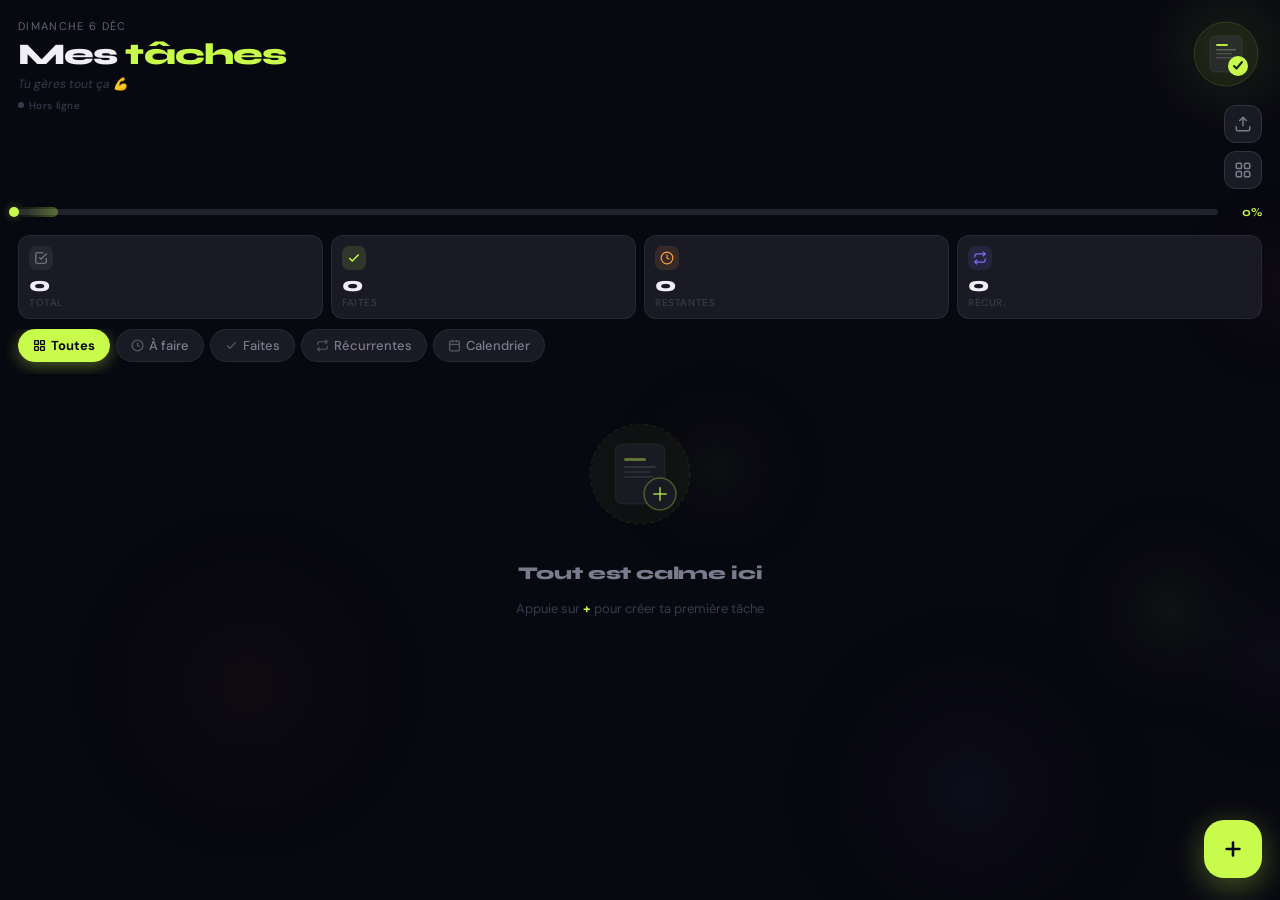
==== commit 27c1bb6a: "Add files via upload" ====
--- a/index.html
+++ b/index.html
@@ -3,172 +3,361 @@
 <head>
   <meta charset="UTF-8" />
   <meta name="viewport" content="width=device-width, initial-scale=1.0, viewport-fit=cover" />
-  <meta name="theme-color" content="#0f0f14" />
+  <meta name="theme-color" content="#080810" />
   <meta name="apple-mobile-web-app-capable" content="yes" />
   <meta name="apple-mobile-web-app-status-bar-style" content="black-translucent" />
   <meta name="apple-mobile-web-app-title" content="Tâches" />
-  <meta name="description" content="Ma liste de tâches personnelle" />
   <title>Tâches</title>
   <link rel="manifest" href="manifest.json" />
   <link rel="apple-touch-icon" href="icons/icon-192.png" />
   <link rel="preconnect" href="https://fonts.googleapis.com" />
   <link rel="preconnect" href="https://fonts.gstatic.com" crossorigin />
-  <link href="https://fonts.googleapis.com/css2?family=Syne:wght@400;600;700;800&family=DM+Sans:ital,wght@0,300;0,400;0,500;1,300&display=swap" rel="stylesheet" />
+  <link href="https://fonts.googleapis.com/css2?family=Syne:wght@400;600;700;800&family=DM+Sans:ital,opsz,wght@0,9..40,300;0,9..40,400;0,9..40,500;0,9..40,600;1,9..40,300&display=swap" rel="stylesheet" />
   <link rel="stylesheet" href="style.css" />
 </head>
 <body>
 
-  <!-- WIDGET VIEW -->
-  <div id="widget-view" class="hidden">
-    <div class="widget-card">
-      <div class="widget-header">
-        <span class="widget-title">Tâches</span>
-        <span id="widget-count" class="widget-count">0</span>
-      </div>
-      <ul id="widget-list" class="widget-list"></ul>
-      <button class="widget-open-btn" onclick="switchView('app')">Ouvrir →</button>
-    </div>
+<!-- ░░ BACKGROUND CANVAS ░░ -->
+<canvas id="bg-canvas"></canvas>
+
+<!-- ░░ WIDGET VIEW ░░ -->
+<div id="widget-view" class="hidden">
+  <div class="widget-glow"></div>
+  <div class="widget-card">
+    <div class="widget-header">
+      <div class="widget-icon-wrap">
+        <svg width="16" height="16" viewBox="0 0 24 24" fill="none"><path d="M9 11l3 3L22 4" stroke="#c8fb4c" stroke-width="2.5" stroke-linecap="round" stroke-linejoin="round"/><path d="M21 12v7a2 2 0 0 1-2 2H5a2 2 0 0 1-2-2V5a2 2 0 0 1 2-2h11" stroke="#c8fb4c" stroke-width="2" stroke-linecap="round"/></svg>
+      </div>
+      <span class="widget-title">Mes tâches</span>
+      <span id="widget-count" class="widget-count">0</span>
+    </div>
+    <ul id="widget-list" class="widget-list"></ul>
+    <button class="widget-open-btn" onclick="switchView('app')">
+      <svg width="14" height="14" viewBox="0 0 24 24" fill="none" stroke="currentColor" stroke-width="2.5"><path d="M5 12h14M12 5l7 7-7 7"/></svg>
+      Ouvrir l'app
+    </button>
   </div>
-
-  <!-- APP VIEW -->
-  <div id="app-view">
-    <header class="app-header">
-      <div class="header-top">
+</div>
+
+<!-- ░░ APP VIEW ░░ -->
+<div id="app-view">
+
+  <!-- Header -->
+  <header class="app-header">
+    <div class="header-bg-blob"></div>
+    <div class="header-top">
+      <div class="header-left">
+        <p class="header-date" id="header-date"></p>
+        <h1 class="header-title">
+          <span class="title-word">Mes</span>
+          <span class="title-word accent-word">tâches</span>
+        </h1>
+        <p class="header-sub" id="header-motivational"></p>
+        <div id="sync-indicator" class="sync-indicator">
+          <span class="sync-dot sync-offline"></span>
+          <span class="sync-text">Hors ligne</span>
+        </div>
+      </div>
+      <div class="header-right">
+        <div class="header-illustration">
+          <svg width="72" height="72" viewBox="0 0 72 72" fill="none">
+            <circle cx="36" cy="36" r="32" fill="rgba(200,251,76,0.06)" stroke="rgba(200,251,76,0.15)" stroke-width="1"/>
+            <rect x="20" y="18" width="32" height="36" rx="5" fill="#1e1e28" stroke="rgba(255,255,255,0.08)" stroke-width="1"/>
+            <rect x="26" y="26" width="12" height="2" rx="1" fill="#c8fb4c" opacity="0.9"/>
+            <rect x="26" y="31" width="20" height="1.5" rx="0.75" fill="rgba(255,255,255,0.25)"/>
+            <rect x="26" y="35" width="16" height="1.5" rx="0.75" fill="rgba(255,255,255,0.15)"/>
+            <rect x="26" y="39" width="18" height="1.5" rx="0.75" fill="rgba(255,255,255,0.15)"/>
+            <circle cx="48" cy="48" r="10" fill="#c8fb4c"/>
+            <path d="M44 48l2.5 2.5L52 44" stroke="#0f0f14" stroke-width="2" stroke-linecap="round" stroke-linejoin="round"/>
+          </svg>
+        </div>
+        <button class="icon-btn" onclick="exportForWidget()" title="Exporter JSON">
+          <svg width="18" height="18" viewBox="0 0 24 24" fill="none" stroke="currentColor" stroke-width="2"><path d="M21 15v4a2 2 0 0 1-2 2H5a2 2 0 0 1-2-2v-4"/><polyline points="17 8 12 3 7 8"/><line x1="12" y1="3" x2="12" y2="15"/></svg>
+        </button>
+        <button class="icon-btn" onclick="switchView('widget')" title="Mode widget">
+          <svg width="18" height="18" viewBox="0 0 24 24" fill="none" stroke="currentColor" stroke-width="2"><rect x="3" y="3" width="7" height="7" rx="1.5"/><rect x="14" y="3" width="7" height="7" rx="1.5"/><rect x="3" y="14" width="7" height="7" rx="1.5"/><rect x="14" y="14" width="7" height="7" rx="1.5"/></svg>
+        </button>
+      </div>
+    </div>
+
+    <!-- Progress bar -->
+    <div class="progress-wrap">
+      <div class="progress-track">
+        <div class="progress-fill" id="progress-fill"></div>
+        <div class="progress-glow" id="progress-glow"></div>
+      </div>
+      <span class="progress-label" id="progress-label">0%</span>
+    </div>
+
+    <!-- Stats -->
+    <div class="stats-row">
+      <div class="stat-card">
+        <div class="stat-icon stat-icon-total">
+          <svg width="14" height="14" viewBox="0 0 24 24" fill="none" stroke="currentColor" stroke-width="2"><path d="M9 11l3 3L22 4"/><path d="M21 12v7a2 2 0 0 1-2 2H5a2 2 0 0 1-2-2V5a2 2 0 0 1 2-2h11"/></svg>
+        </div>
+        <div><div class="stat-value" id="stat-total">0</div><div class="stat-label">Total</div></div>
+      </div>
+      <div class="stat-card stat-card-done">
+        <div class="stat-icon stat-icon-done">
+          <svg width="14" height="14" viewBox="0 0 24 24" fill="none" stroke="currentColor" stroke-width="2.5"><polyline points="20 6 9 17 4 12"/></svg>
+        </div>
+        <div><div class="stat-value" id="stat-done">0</div><div class="stat-label">Faites</div></div>
+      </div>
+      <div class="stat-card stat-card-pending">
+        <div class="stat-icon stat-icon-pending">
+          <svg width="14" height="14" viewBox="0 0 24 24" fill="none" stroke="currentColor" stroke-width="2"><circle cx="12" cy="12" r="10"/><polyline points="12 6 12 12 16 14"/></svg>
+        </div>
+        <div><div class="stat-value" id="stat-pending">0</div><div class="stat-label">Restantes</div></div>
+      </div>
+      <div class="stat-card stat-card-recur">
+        <div class="stat-icon stat-icon-recur">
+          <svg width="14" height="14" viewBox="0 0 24 24" fill="none" stroke="currentColor" stroke-width="2"><polyline points="17 1 21 5 17 9"/><path d="M3 11V9a4 4 0 0 1 4-4h14"/><polyline points="7 23 3 19 7 15"/><path d="M21 13v2a4 4 0 0 1-4 4H3"/></svg>
+        </div>
+        <div><div class="stat-value" id="stat-recur">0</div><div class="stat-label">Récur.</div></div>
+      </div>
+    </div>
+  </header>
+
+  <!-- Filter tabs -->
+  <div class="filter-tabs">
+    <button class="tab active" data-filter="all" onclick="setFilter('all', this)">
+      <svg width="13" height="13" viewBox="0 0 24 24" fill="none" stroke="currentColor" stroke-width="2.5"><rect x="3" y="3" width="7" height="7" rx="1"/><rect x="14" y="3" width="7" height="7" rx="1"/><rect x="3" y="14" width="7" height="7" rx="1"/><rect x="14" y="14" width="7" height="7" rx="1"/></svg>
+      Toutes
+    </button>
+    <button class="tab" data-filter="pending" onclick="setFilter('pending', this)">
+      <svg width="13" height="13" viewBox="0 0 24 24" fill="none" stroke="currentColor" stroke-width="2.5"><circle cx="12" cy="12" r="10"/><polyline points="12 6 12 12 16 14"/></svg>
+      À faire
+    </button>
+    <button class="tab" data-filter="done" onclick="setFilter('done', this)">
+      <svg width="13" height="13" viewBox="0 0 24 24" fill="none" stroke="currentColor" stroke-width="2.5"><polyline points="20 6 9 17 4 12"/></svg>
+      Faites
+    </button>
+    <button class="tab" data-filter="recurring" onclick="setFilter('recurring', this)">
+      <svg width="13" height="13" viewBox="0 0 24 24" fill="none" stroke="currentColor" stroke-width="2"><polyline points="17 1 21 5 17 9"/><path d="M3 11V9a4 4 0 0 1 4-4h14"/><polyline points="7 23 3 19 7 15"/><path d="M21 13v2a4 4 0 0 1-4 4H3"/></svg>
+      Récurrentes
+    </button>
+    <button class="tab tab-cal" data-filter="calendar" onclick="setFilter('calendar', this)">
+      <svg width="13" height="13" viewBox="0 0 24 24" fill="none" stroke="currentColor" stroke-width="2.5"><rect x="3" y="4" width="18" height="18" rx="2"/><line x1="16" y1="2" x2="16" y2="6"/><line x1="8" y1="2" x2="8" y2="6"/><line x1="3" y1="10" x2="21" y2="10"/></svg>
+      Calendrier
+    </button>
+  </div>
+
+  <!-- Task list (vue normale) -->
+  <main class="task-container" id="task-container">
+    <ul id="task-list" class="task-list"></ul>
+    <div id="empty-state" class="empty-state hidden">
+      <div class="empty-illustration">
+        <svg width="120" height="120" viewBox="0 0 120 120" fill="none">
+          <circle cx="60" cy="60" r="50" fill="rgba(200,251,76,0.04)" stroke="rgba(200,251,76,0.1)" stroke-width="1" stroke-dasharray="4 4"/>
+          <rect x="35" y="30" width="50" height="60" rx="8" fill="#1a1a22" stroke="rgba(255,255,255,0.06)" stroke-width="1"/>
+          <rect x="44" y="44" width="22" height="3" rx="1.5" fill="rgba(200,251,76,0.4)"/>
+          <rect x="44" y="52" width="32" height="2" rx="1" fill="rgba(255,255,255,0.1)"/>
+          <rect x="44" y="57" width="26" height="2" rx="1" fill="rgba(255,255,255,0.07)"/>
+          <rect x="44" y="62" width="30" height="2" rx="1" fill="rgba(255,255,255,0.07)"/>
+          <circle cx="80" cy="80" r="16" fill="#1a1a22" stroke="rgba(200,251,76,0.3)" stroke-width="1.5"/>
+          <line x1="80" y1="74" x2="80" y2="86" stroke="rgba(200,251,76,0.6)" stroke-width="2" stroke-linecap="round"/>
+          <line x1="74" y1="80" x2="86" y2="80" stroke="rgba(200,251,76,0.6)" stroke-width="2" stroke-linecap="round"/>
+        </svg>
+      </div>
+      <p class="empty-title">Tout est calme ici</p>
+      <span class="empty-sub">Appuie sur <strong>+</strong> pour créer ta première tâche</span>
+    </div>
+  </main>
+
+  <!-- ░░ CALENDAR VIEW ░░ -->
+  <div id="calendar-view" class="calendar-view hidden">
+
+    <!-- Navigation mois -->
+    <div class="cal-nav">
+      <button class="cal-nav-btn" onclick="calPrevMonth()">
+        <svg width="18" height="18" viewBox="0 0 24 24" fill="none" stroke="currentColor" stroke-width="2.5"><polyline points="15 18 9 12 15 6"/></svg>
+      </button>
+      <div class="cal-month-label" id="cal-month-label"></div>
+      <button class="cal-nav-btn" onclick="calNextMonth()">
+        <svg width="18" height="18" viewBox="0 0 24 24" fill="none" stroke="currentColor" stroke-width="2.5"><polyline points="9 18 15 12 9 6"/></svg>
+      </button>
+    </div>
+
+    <!-- Jours de semaine -->
+    <div class="cal-weekdays">
+      <span>L</span><span>M</span><span>M</span><span>J</span><span>V</span><span>S</span><span>D</span>
+    </div>
+
+    <!-- Grille des jours -->
+    <div class="cal-grid" id="cal-grid"></div>
+
+    <!-- Panel tâches du jour sélectionné -->
+    <div class="cal-day-panel" id="cal-day-panel">
+      <div class="cal-day-panel-header">
         <div>
-          <p class="header-date" id="header-date"></p>
-          <h1 class="header-title">Mes tâches</h1>
-        </div>
-        <div class="header-actions">
-          <button class="icon-btn" onclick="switchView('widget')" title="Mode widget">
-            <svg width="20" height="20" viewBox="0 0 24 24" fill="none" stroke="currentColor" stroke-width="2"><rect x="3" y="3" width="7" height="7" rx="1"/><rect x="14" y="3" width="7" height="7" rx="1"/><rect x="3" y="14" width="7" height="7" rx="1"/><rect x="14" y="14" width="7" height="7" rx="1"/></svg>
+          <div class="cal-day-panel-date" id="cal-day-panel-date">Sélectionne une date</div>
+          <div class="cal-day-panel-sub" id="cal-day-panel-sub"></div>
+        </div>
+        <button class="cal-day-panel-add" id="cal-day-panel-add" onclick="openModal()" title="Ajouter une tâche">
+          <svg width="15" height="15" viewBox="0 0 24 24" fill="none" stroke="currentColor" stroke-width="2.5"><line x1="12" y1="5" x2="12" y2="19"/><line x1="5" y1="12" x2="19" y2="12"/></svg>
+        </button>
+      </div>
+      <ul class="cal-task-list" id="cal-task-list"></ul>
+      <div class="cal-empty" id="cal-empty">
+        <svg width="40" height="40" viewBox="0 0 40 40" fill="none">
+          <circle cx="20" cy="20" r="16" stroke="rgba(200,251,76,0.15)" stroke-width="1.5" stroke-dasharray="3 3"/>
+          <path d="M14 20h12M20 14v12" stroke="rgba(200,251,76,0.3)" stroke-width="2" stroke-linecap="round"/>
+        </svg>
+        <p>Aucune tâche ce jour-là</p>
+      </div>
+    </div>
+
+  </div><!-- /#calendar-view -->
+
+  <!-- FAB -->
+  <button class="fab" onclick="openModal()" aria-label="Ajouter une tâche">
+    <div class="fab-ring"></div>
+    <svg width="22" height="22" viewBox="0 0 24 24" fill="none" stroke="currentColor" stroke-width="2.8" stroke-linecap="round"><line x1="12" y1="5" x2="12" y2="19"/><line x1="5" y1="12" x2="19" y2="12"/></svg>
+  </button>
+
+</div><!-- /#app-view -->
+
+<!-- ░░ MODAL ADD / EDIT ░░ -->
+<div id="modal-overlay" class="modal-overlay hidden" onclick="handleOverlayClick(event)">
+  <div class="modal" id="modal">
+    <div class="modal-handle"></div>
+    <div class="modal-header-row">
+      <div class="modal-icon-wrap" id="modal-icon-wrap">
+        <svg width="18" height="18" viewBox="0 0 24 24" fill="none" stroke="currentColor" stroke-width="2"><line x1="12" y1="5" x2="12" y2="19"/><line x1="5" y1="12" x2="19" y2="12"/></svg>
+      </div>
+      <h2 class="modal-title" id="modal-title">Nouvelle tâche</h2>
+    </div>
+
+    <div class="form-group">
+      <label for="input-title">
+        <svg width="12" height="12" viewBox="0 0 24 24" fill="none" stroke="currentColor" stroke-width="2.5"><path d="M11 4H4a2 2 0 0 0-2 2v14a2 2 0 0 0 2 2h14a2 2 0 0 0 2-2v-7"/><path d="M18.5 2.5a2.121 2.121 0 0 1 3 3L12 15l-4 1 1-4z"/></svg>
+        Titre <span class="required">*</span>
+      </label>
+      <input type="text" id="input-title" placeholder="Ex: Appeler le médecin…" maxlength="60" autocomplete="off" />
+      <span class="char-count" id="title-count">0/60</span>
+    </div>
+
+    <div class="form-group">
+      <label for="input-desc">
+        <svg width="12" height="12" viewBox="0 0 24 24" fill="none" stroke="currentColor" stroke-width="2.5"><line x1="8" y1="6" x2="21" y2="6"/><line x1="8" y1="12" x2="21" y2="12"/><line x1="8" y1="18" x2="21" y2="18"/><line x1="3" y1="6" x2="3.01" y2="6"/><line x1="3" y1="12" x2="3.01" y2="12"/><line x1="3" y1="18" x2="3.01" y2="18"/></svg>
+        Description
+      </label>
+      <textarea id="input-desc" placeholder="Détails, notes, contexte…" rows="3" maxlength="200"></textarea>
+      <span class="char-count" id="desc-count">0/200</span>
+    </div>
+
+    <div class="form-group">
+      <label>
+        <svg width="12" height="12" viewBox="0 0 24 24" fill="none" stroke="currentColor" stroke-width="2.5"><polygon points="12 2 15.09 8.26 22 9.27 17 14.14 18.18 21.02 12 17.77 5.82 21.02 7 14.14 2 9.27 8.91 8.26 12 2"/></svg>
+        Priorité
+      </label>
+      <div class="priority-selector">
+        <button class="prio-btn active" data-prio="normal" onclick="selectPrio('normal', this)"><span class="prio-dot normal"></span> Normale</button>
+        <button class="prio-btn" data-prio="high" onclick="selectPrio('high', this)"><span class="prio-dot high"></span> Haute</button>
+        <button class="prio-btn" data-prio="urgent" onclick="selectPrio('urgent', this)"><span class="prio-dot urgent"></span> Urgente</button>
+      </div>
+    </div>
+
+    <!-- Récurrence -->
+    <div class="form-group">
+      <div class="recurrence-header">
+        <label>
+          <svg width="12" height="12" viewBox="0 0 24 24" fill="none" stroke="currentColor" stroke-width="2.5"><polyline points="17 1 21 5 17 9"/><path d="M3 11V9a4 4 0 0 1 4-4h14"/><polyline points="7 23 3 19 7 15"/><path d="M21 13v2a4 4 0 0 1-4 4H3"/></svg>
+          Récurrence
+        </label>
+        <button class="toggle-recurrence" id="toggle-recurrence" onclick="toggleRecurrence()">
+          <span id="recurrence-toggle-label">Désactivée</span>
+          <div class="toggle-switch" id="toggle-switch"></div>
+        </button>
+      </div>
+      <div id="recurrence-panel" class="recurrence-panel hidden">
+        <p class="recurrence-hint">Jours où la tâche réapparaît :</p>
+        <div class="days-selector">
+          <button class="day-btn" data-day="1" onclick="toggleDay(1, this)">L</button>
+          <button class="day-btn" data-day="2" onclick="toggleDay(2, this)">M</button>
+          <button class="day-btn" data-day="3" onclick="toggleDay(3, this)">M</button>
+          <button class="day-btn" data-day="4" onclick="toggleDay(4, this)">J</button>
+          <button class="day-btn" data-day="5" onclick="toggleDay(5, this)">V</button>
+          <button class="day-btn" data-day="6" onclick="toggleDay(6, this)">S</button>
+          <button class="day-btn" data-day="0" onclick="toggleDay(0, this)">D</button>
+        </div>
+        <div class="quick-days">
+          <button class="quick-btn" onclick="selectQuickDays('week')">
+            <svg width="11" height="11" viewBox="0 0 24 24" fill="none" stroke="currentColor" stroke-width="2"><circle cx="12" cy="12" r="10"/></svg>
+            Tous les jours
           </button>
-        </div>
-      </div>
-      <div class="stats-row">
-        <div class="stat-pill"><span id="stat-total">0</span> tâches</div>
-        <div class="stat-pill done-pill"><span id="stat-done">0</span> faites</div>
-        <div class="stat-pill pending-pill"><span id="stat-pending">0</span> restantes</div>
-      </div>
-    </header>
-
-    <div class="filter-tabs">
-      <button class="tab active" data-filter="all" onclick="setFilter('all', this)">Toutes</button>
-      <button class="tab" data-filter="pending" onclick="setFilter('pending', this)">À faire</button>
-      <button class="tab" data-filter="done" onclick="setFilter('done', this)">Faites</button>
-      <button class="tab" data-filter="recurring" onclick="setFilter('recurring', this)">🔁 Récurrentes</button>
-    </div>
-
-    <main class="task-container">
-      <ul id="task-list" class="task-list"></ul>
-      <div id="empty-state" class="empty-state hidden">
-        <div class="empty-icon">✦</div>
-        <p>Aucune tâche ici</p>
-        <span>Appuie sur + pour en ajouter une</span>
-      </div>
-    </main>
-
-    <button class="fab" onclick="openModal()" aria-label="Ajouter une tâche">
-      <svg width="24" height="24" viewBox="0 0 24 24" fill="none" stroke="currentColor" stroke-width="2.5"><line x1="12" y1="5" x2="12" y2="19"/><line x1="5" y1="12" x2="19" y2="12"/></svg>
-    </button>
+          <button class="quick-btn" onclick="selectQuickDays('workdays')">
+            <svg width="11" height="11" viewBox="0 0 24 24" fill="none" stroke="currentColor" stroke-width="2"><rect x="2" y="7" width="20" height="14" rx="2"/><path d="M16 21V5a2 2 0 0 0-2-2h-4a2 2 0 0 0-2 2v16"/></svg>
+            Lun–Ven
+          </button>
+          <button class="quick-btn" onclick="selectQuickDays('weekend')">
+            <svg width="11" height="11" viewBox="0 0 24 24" fill="none" stroke="currentColor" stroke-width="2"><path d="M21 10c0 7-9 13-9 13s-9-6-9-13a9 9 0 0 1 18 0z"/></svg>
+            Week-end
+          </button>
+        </div>
+      </div>
+    </div>
+
+    <div class="modal-actions">
+      <button class="btn-cancel" onclick="closeModal()">
+        <svg width="15" height="15" viewBox="0 0 24 24" fill="none" stroke="currentColor" stroke-width="2.5"><line x1="18" y1="6" x2="6" y2="18"/><line x1="6" y1="6" x2="18" y2="18"/></svg>
+        Annuler
+      </button>
+      <button class="btn-save" id="btn-save" onclick="saveTask()">
+        <svg width="15" height="15" viewBox="0 0 24 24" fill="none" stroke="currentColor" stroke-width="2.5"><polyline points="20 6 9 17 4 12"/></svg>
+        <span id="btn-save-label">Ajouter</span>
+      </button>
+    </div>
   </div>
-
-  <!-- MODAL ADD/EDIT -->
-  <div id="modal-overlay" class="modal-overlay hidden" onclick="handleOverlayClick(event)">
-    <div class="modal" id="modal">
-      <div class="modal-handle"></div>
-      <h2 class="modal-title" id="modal-title">Nouvelle tâche</h2>
-
-      <div class="form-group">
-        <label for="input-title">Titre <span class="required">*</span></label>
-        <input type="text" id="input-title" placeholder="Ex: Appeler le médecin…" maxlength="60" autocomplete="off" />
-        <span class="char-count" id="title-count">0/60</span>
-      </div>
-
-      <div class="form-group">
-        <label for="input-desc">Description</label>
-        <textarea id="input-desc" placeholder="Détails, notes, contexte…" rows="3" maxlength="200"></textarea>
-        <span class="char-count" id="desc-count">0/200</span>
-      </div>
-
-      <div class="form-group">
-        <label>Priorité</label>
-        <div class="priority-selector">
-          <button class="prio-btn active" data-prio="normal" onclick="selectPrio('normal', this)">
-            <span class="prio-dot normal"></span> Normale
-          </button>
-          <button class="prio-btn" data-prio="high" onclick="selectPrio('high', this)">
-            <span class="prio-dot high"></span> Haute
-          </button>
-          <button class="prio-btn" data-prio="urgent" onclick="selectPrio('urgent', this)">
-            <span class="prio-dot urgent"></span> Urgente
-          </button>
-        </div>
-      </div>
-
-      <!-- RÉCURRENCE -->
-      <div class="form-group">
-        <div class="recurrence-header">
-          <label>Récurrence</label>
-          <button class="toggle-recurrence" id="toggle-recurrence" onclick="toggleRecurrence()">
-            <span id="recurrence-toggle-label">Désactivée</span>
-            <div class="toggle-switch" id="toggle-switch"></div>
-          </button>
-        </div>
-        <div id="recurrence-panel" class="recurrence-panel hidden">
-          <p class="recurrence-hint">Jours où la tâche réapparaît :</p>
-          <div class="days-selector">
-            <button class="day-btn" data-day="1" onclick="toggleDay(1, this)">Lun</button>
-            <button class="day-btn" data-day="2" onclick="toggleDay(2, this)">Mar</button>
-            <button class="day-btn" data-day="3" onclick="toggleDay(3, this)">Mer</button>
-            <button class="day-btn" data-day="4" onclick="toggleDay(4, this)">Jeu</button>
-            <button class="day-btn" data-day="5" onclick="toggleDay(5, this)">Ven</button>
-            <button class="day-btn" data-day="6" onclick="toggleDay(6, this)">Sam</button>
-            <button class="day-btn" data-day="0" onclick="toggleDay(0, this)">Dim</button>
-          </div>
-          <div class="quick-days">
-            <button class="quick-btn" onclick="selectQuickDays('week')">Tous les jours</button>
-            <button class="quick-btn" onclick="selectQuickDays('workdays')">Lun–Ven</button>
-            <button class="quick-btn" onclick="selectQuickDays('weekend')">Week-end</button>
-          </div>
-        </div>
-      </div>
-
-      <div class="modal-actions">
-        <button class="btn-cancel" onclick="closeModal()">Annuler</button>
-        <button class="btn-save" id="btn-save" onclick="saveTask()">Ajouter</button>
-      </div>
-    </div>
+</div>
+
+<!-- ░░ POPUP SUPPRESSION RÉCURRENCE ░░ -->
+<div id="delete-popup-overlay" class="delete-popup-overlay hidden" onclick="closeDeletePopup()">
+  <div class="delete-popup" onclick="event.stopPropagation()">
+    <div class="delete-popup-svg">
+      <svg width="64" height="64" viewBox="0 0 64 64" fill="none">
+        <circle cx="32" cy="32" r="28" fill="rgba(124,111,247,0.12)" stroke="rgba(124,111,247,0.3)" stroke-width="1.5"/>
+        <path d="M22 28 C22 28 20 40 32 44 C44 40 42 28 42 28" stroke="#7c6ff7" stroke-width="2" stroke-linecap="round" fill="none"/>
+        <path d="M26 26 C26 22 30 20 32 22 C34 20 38 22 38 26" stroke="#7c6ff7" stroke-width="2" stroke-linecap="round" fill="none"/>
+        <circle cx="28" cy="30" r="1.5" fill="#7c6ff7"/><circle cx="36" cy="30" r="1.5" fill="#7c6ff7"/>
+        <path d="M28 36 C29 38 35 38 36 36" stroke="#7c6ff7" stroke-width="2" stroke-linecap="round" fill="none"/>
+      </svg>
+    </div>
+    <h3 class="delete-popup-title">Tâche récurrente</h3>
+    <p class="delete-popup-desc">Cette tâche est programmée pour réapparaître. Que veux-tu faire ?</p>
+    <div class="delete-popup-actions">
+      <button class="dp-btn dp-keep" onclick="deleteOccurrenceOnly()">
+        <div class="dp-btn-icon-wrap dp-icon-skip">
+          <svg width="18" height="18" viewBox="0 0 24 24" fill="none" stroke="currentColor" stroke-width="2.5"><line x1="18" y1="6" x2="6" y2="18"/><line x1="6" y1="6" x2="18" y2="18"/></svg>
+        </div>
+        <div class="dp-btn-text">
+          <strong>Aujourd'hui seulement</strong>
+          <small>Elle reviendra au prochain jour prévu</small>
+        </div>
+      </button>
+      <button class="dp-btn dp-forever" onclick="deleteForever()">
+        <div class="dp-btn-icon-wrap dp-icon-forever">
+          <svg width="18" height="18" viewBox="0 0 24 24" fill="none" stroke="currentColor" stroke-width="2.5"><polyline points="3 6 5 6 21 6"/><path d="M19 6l-1 14a2 2 0 0 1-2 2H8a2 2 0 0 1-2-2L5 6"/><path d="M10 11v6M14 11v6"/><path d="M9 6V4a1 1 0 0 1 1-1h4a1 1 0 0 1 1 1v2"/></svg>
+        </div>
+        <div class="dp-btn-text">
+          <strong>Supprimer définitivement</strong>
+          <small>Effacer la récurrence pour toujours</small>
+        </div>
+      </button>
+    </div>
+    <button class="dp-cancel" onclick="closeDeletePopup()">Annuler</button>
   </div>
-
-  <!-- POPUP SUPPRESSION RÉCURRENCE -->
-  <div id="delete-popup-overlay" class="delete-popup-overlay hidden" onclick="closeDeletePopup()">
-    <div class="delete-popup" onclick="event.stopPropagation()">
-      <div class="delete-popup-icon">🔁</div>
-      <h3 class="delete-popup-title">Tâche récurrente</h3>
-      <p class="delete-popup-desc">Cette tâche est programmée pour réapparaître automatiquement.</p>
-      <div class="delete-popup-actions">
-        <button class="dp-btn dp-keep" onclick="deleteOccurrenceOnly()">
-          <span class="dp-btn-icon">✕</span>
-          <div class="dp-btn-text">
-            <strong>Supprimer aujourd'hui seulement</strong>
-            <small>Elle reviendra au prochain jour prévu</small>
-          </div>
-        </button>
-        <button class="dp-btn dp-forever" onclick="deleteForever()">
-          <span class="dp-btn-icon">🗑</span>
-          <div class="dp-btn-text">
-            <strong>Supprimer la récurrence</strong>
-            <small>Effacer définitivement pour toujours</small>
-          </div>
-        </button>
-      </div>
-      <button class="dp-cancel" onclick="closeDeletePopup()">Annuler</button>
-    </div>
-  </div>
-
-  <!-- TOAST -->
-  <div id="toast" class="toast hidden"></div>
-
-  <script src="app.js"></script>
+</div>
+
+<!-- ░░ CONFETTI ░░ -->
+<canvas id="confetti-canvas"></canvas>
+
+<!-- ░░ TOAST ░░ -->
+<div id="toast" class="toast hidden">
+  <span id="toast-icon"></span>
+  <span id="toast-msg"></span>
+</div>
+
+<script src="app.js"></script>
 </body>
 </html>
--- a/style.css
+++ b/style.css
@@ -1,36 +1,41 @@
-/* ===========================
-   RESET & VARIABLES
-=========================== */
+/* ════════════════════════════════════════
+   TODO PWA — style.css v3 — VISUAL EDITION
+════════════════════════════════════════ */
+
 *, *::before, *::after {
-  box-sizing: border-box;
-  margin: 0;
-  padding: 0;
+  box-sizing: border-box; margin: 0; padding: 0;
   -webkit-tap-highlight-color: transparent;
 }
 
 :root {
-  --bg: #0f0f14;
-  --surface: #18181f;
-  --surface2: #22222c;
-  --surface3: #2a2a36;
-  --border: rgba(255,255,255,0.07);
-  --text: #f0eff8;
-  --text-muted: #7c7b8a;
-  --text-faint: #3e3d4a;
-  --accent: #c8fb4c;
-  --accent-dim: rgba(200,251,76,0.15);
-  --accent-glow: rgba(200,251,76,0.3);
-  --done-color: #4a4a58;
-  --high: #ff9f43;
-  --urgent: #ff6b6b;
-  --normal: #c8fb4c;
-  --recur: #7c6ff7;
-  --recur-dim: rgba(124,111,247,0.15);
-  --radius: 16px;
-  --radius-sm: 10px;
-  --transition: 0.2s cubic-bezier(0.4, 0, 0.2, 1);
-  --safe-top: env(safe-area-inset-top, 0px);
-  --safe-bottom: env(safe-area-inset-bottom, 0px);
+  --bg:         #080810;
+  --surface:    #111119;
+  --surface2:   #1a1a24;
+  --surface3:   #22222f;
+  --surface4:   #2c2c3c;
+  --border:     rgba(255,255,255,0.06);
+  --border2:    rgba(255,255,255,0.1);
+  --text:       #f0eff8;
+  --text-muted: #7c7b8e;
+  --text-faint: #3a3a4e;
+  --accent:     #c8fb4c;
+  --accent2:    #d9fd6e;
+  --accent-dim: rgba(200,251,76,0.12);
+  --accent-glow:rgba(200,251,76,0.35);
+  --high:       #ff9f43;
+  --high-dim:   rgba(255,159,67,0.12);
+  --urgent:     #ff6b6b;
+  --urgent-dim: rgba(255,107,107,0.12);
+  --recur:      #7c6ff7;
+  --recur-dim:  rgba(124,111,247,0.12);
+  --done-col:   #3a3a50;
+  --r:          18px;
+  --r-sm:       12px;
+  --ease:       cubic-bezier(0.4, 0, 0.2, 1);
+  --spring:     cubic-bezier(0.34, 1.56, 0.64, 1);
+  --t:          0.22s;
+  --safe-top:   env(safe-area-inset-top, 0px);
+  --safe-bot:   env(safe-area-inset-bottom, 0px);
 }
 
 html, body { height: 100%; overflow: hidden; }
@@ -47,31 +52,60 @@
 
 .hidden { display: none !important; }
 
-/* ===========================
-   APP LAYOUT
-=========================== */
+/* ════ BACKGROUND CANVAS ════ */
+#bg-canvas {
+  position: fixed;
+  inset: 0;
+  width: 100%; height: 100%;
+  z-index: 0;
+  pointer-events: none;
+}
+
+/* ════ CONFETTI CANVAS ════ */
+#confetti-canvas {
+  position: fixed;
+  inset: 0;
+  width: 100%; height: 100%;
+  z-index: 500;
+  pointer-events: none;
+}
+
+/* ════ APP VIEW ════ */
 #app-view {
+  position: relative;
+  z-index: 1;
   display: flex;
   flex-direction: column;
   height: 100dvh;
-  height: 100vh;
   padding-top: var(--safe-top);
-  padding-bottom: var(--safe-bottom);
+  padding-bottom: var(--safe-bot);
+  animation: appEnter 0.5s var(--ease) both;
+}
+
+@keyframes appEnter {
+  from { opacity: 0; transform: translateY(16px); }
+  to   { opacity: 1; transform: translateY(0); }
+}
+
+/* ════ HEADER ════ */
+.app-header {
+  flex-shrink: 0;
+  padding: 18px 18px 10px;
   position: relative;
-  animation: fadeIn 0.4s ease;
-}
-
-@keyframes fadeIn {
-  from { opacity: 0; transform: translateY(8px); }
-  to { opacity: 1; transform: translateY(0); }
-}
-
-/* ===========================
-   HEADER
-=========================== */
-.app-header {
-  padding: 20px 20px 12px;
-  flex-shrink: 0;
+  overflow: hidden;
+}
+
+.header-bg-blob {
+  position: absolute;
+  top: -40px; right: -40px;
+  width: 180px; height: 180px;
+  background: radial-gradient(circle, rgba(200,251,76,0.08) 0%, transparent 70%);
+  pointer-events: none;
+  animation: blobPulse 4s ease-in-out infinite;
+}
+@keyframes blobPulse {
+  0%,100% { transform: scale(1); opacity: 0.6; }
+  50%      { transform: scale(1.15); opacity: 1; }
 }
 
 .header-top {
@@ -79,68 +113,224 @@
   justify-content: space-between;
   align-items: flex-start;
   margin-bottom: 14px;
-}
+  gap: 12px;
+}
+
+.header-left { flex: 1; }
 
 .header-date {
+  font-size: 11px;
+  color: var(--text-muted);
+  text-transform: uppercase;
+  letter-spacing: 0.12em;
+  margin-bottom: 3px;
+  opacity: 0.8;
+}
+
+.header-title {
+  font-family: 'Syne', sans-serif;
+  font-size: 30px;
+  font-weight: 800;
+  line-height: 1.1;
+  letter-spacing: -0.03em;
+  margin-bottom: 4px;
+}
+.title-word { display: inline-block; }
+.accent-word {
+  color: var(--accent);
+  display: inline-block;
+  animation: titleShimmer 3s ease-in-out infinite;
+}
+@keyframes titleShimmer {
+  0%,100% { filter: brightness(1); }
+  50%      { filter: brightness(1.2) drop-shadow(0 0 8px var(--accent-glow)); }
+}
+
+.header-sub {
   font-size: 12px;
-  color: var(--text-muted);
-  text-transform: uppercase;
-  letter-spacing: 0.1em;
-  font-weight: 400;
-  margin-bottom: 2px;
-}
-
-.header-title {
-  font-family: 'Syne', sans-serif;
-  font-size: 28px;
-  font-weight: 800;
-  color: var(--text);
-  letter-spacing: -0.02em;
-}
-
-.header-actions { display: flex; gap: 8px; margin-top: 6px; }
+  color: var(--text-faint);
+  font-style: italic;
+  min-height: 16px;
+}
+
+/* ── SYNC INDICATOR ── */
+.sync-indicator {
+  display: flex;
+  align-items: center;
+  gap: 5px;
+  margin-top: 5px;
+}
+.sync-dot {
+  width: 6px; height: 6px;
+  border-radius: 50%;
+  flex-shrink: 0;
+  transition: background 0.3s;
+}
+.sync-ok      { background: var(--accent); box-shadow: 0 0 6px var(--accent-glow); }
+.sync-loading { background: var(--high); animation: syncPulse 0.7s ease infinite; }
+.sync-error   { background: var(--urgent); }
+.sync-offline { background: var(--text-faint); }
+@keyframes syncPulse {
+  0%,100% { opacity:1; transform:scale(1); }
+  50%     { opacity:0.3; transform:scale(0.7); }
+}
+.sync-text {
+  font-size: 10px;
+  color: var(--text-faint);
+  font-weight: 500;
+  letter-spacing: 0.03em;
+}
+
+.header-right {
+  display: flex;
+  flex-direction: column;
+  align-items: flex-end;
+  gap: 8px;
+}
+
+.header-illustration {
+  animation: floatBob 3s ease-in-out infinite;
+}
+@keyframes floatBob {
+  0%,100% { transform: translateY(0); }
+  50%      { transform: translateY(-5px); }
+}
 
 .icon-btn {
-  width: 38px;
-  height: 38px;
-  border-radius: 10px;
+  width: 38px; height: 38px;
+  border-radius: 12px;
+  background: var(--surface2);
+  border: 1px solid var(--border2);
+  color: var(--text-muted);
+  display: flex; align-items: center; justify-content: center;
+  cursor: pointer;
+  transition: all var(--t) var(--ease);
+  backdrop-filter: blur(8px);
+}
+.icon-btn:active { transform: scale(0.88); }
+.icon-btn:hover  { color: var(--text); background: var(--surface3); border-color: rgba(255,255,255,0.15); }
+
+/* Progress bar */
+.progress-wrap {
+  display: flex;
+  align-items: center;
+  gap: 10px;
+  margin-bottom: 14px;
+}
+
+.progress-track {
+  flex: 1;
+  height: 6px;
+  background: var(--surface3);
+  border-radius: 3px;
+  overflow: visible;
+  position: relative;
+}
+
+.progress-fill {
+  height: 100%;
+  border-radius: 3px;
+  background: linear-gradient(90deg, var(--accent), var(--accent2));
+  transition: width 0.6s var(--spring);
+  position: relative;
+  min-width: 0;
+}
+.progress-fill::after {
+  content: '';
+  position: absolute;
+  right: -1px; top: 50%;
+  transform: translateY(-50%);
+  width: 10px; height: 10px;
+  border-radius: 50%;
+  background: var(--accent);
+  box-shadow: 0 0 8px var(--accent-glow);
+  transition: opacity 0.3s;
+}
+
+.progress-glow {
+  position: absolute;
+  top: -2px; left: 0;
+  height: 10px;
+  border-radius: 5px;
+  background: linear-gradient(90deg, transparent, var(--accent-glow));
+  pointer-events: none;
+  animation: progressShine 2s ease-in-out infinite;
+  width: 40px;
+}
+@keyframes progressShine {
+  0%   { opacity: 0; transform: translateX(-40px); }
+  50%  { opacity: 1; }
+  100% { opacity: 0; transform: translateX(300px); }
+}
+
+.progress-label {
+  font-size: 12px;
+  font-weight: 700;
+  color: var(--accent);
+  min-width: 34px;
+  text-align: right;
+  font-family: 'Syne', sans-serif;
+}
+
+/* Stats row */
+.stats-row {
+  display: grid;
+  grid-template-columns: repeat(4, 1fr);
+  gap: 8px;
+}
+
+.stat-card {
   background: var(--surface2);
   border: 1px solid var(--border);
-  color: var(--text-muted);
-  display: flex;
-  align-items: center;
-  justify-content: center;
-  cursor: pointer;
-  transition: all var(--transition);
-}
-.icon-btn:active { transform: scale(0.93); }
-.icon-btn:hover { color: var(--text); background: var(--surface3); }
-
-.stats-row { display: flex; gap: 8px; }
-
-.stat-pill {
-  background: var(--surface2);
-  border: 1px solid var(--border);
-  border-radius: 20px;
-  padding: 5px 12px;
-  font-size: 12px;
-  color: var(--text-muted);
-  font-weight: 500;
-  display: flex;
+  border-radius: var(--r-sm);
+  padding: 10px 10px 8px;
+  display: flex;
+  flex-direction: column;
   gap: 5px;
-  align-items: center;
-}
-.stat-pill span { color: var(--text); font-weight: 600; }
-.done-pill span { color: var(--accent); }
-.pending-pill span { color: var(--high); }
-
-/* ===========================
-   FILTER TABS
-=========================== */
+  position: relative;
+  overflow: hidden;
+  transition: all var(--t) var(--ease);
+}
+.stat-card::before {
+  content: '';
+  position: absolute;
+  bottom: 0; left: 0; right: 0;
+  height: 2px;
+  background: var(--accent);
+  opacity: 0;
+  transition: opacity var(--t);
+}
+.stat-card-done::before   { background: var(--accent); }
+.stat-card-pending::before{ background: var(--high); }
+.stat-card-recur::before  { background: var(--recur); }
+
+.stat-icon {
+  width: 24px; height: 24px;
+  border-radius: 7px;
+  display: flex; align-items: center; justify-content: center;
+  background: var(--surface3);
+  color: var(--text-muted);
+}
+.stat-icon-total  { background: rgba(255,255,255,0.06); color: var(--text-muted); }
+.stat-icon-done   { background: var(--accent-dim); color: var(--accent); }
+.stat-icon-pending{ background: var(--high-dim); color: var(--high); }
+.stat-icon-recur  { background: var(--recur-dim); color: var(--recur); }
+
+.stat-value {
+  font-family: 'Syne', sans-serif;
+  font-size: 20px;
+  font-weight: 800;
+  line-height: 1;
+  letter-spacing: -0.02em;
+  transition: all 0.3s var(--spring);
+}
+.stat-label { font-size: 10px; color: var(--text-faint); font-weight: 500; text-transform: uppercase; letter-spacing: 0.06em; }
+
+/* ════ FILTER TABS ════ */
 .filter-tabs {
   display: flex;
   gap: 6px;
-  padding: 0 20px 14px;
+  padding: 0 18px 12px;
   flex-shrink: 0;
   overflow-x: auto;
   scrollbar-width: none;
@@ -148,7 +338,7 @@
 .filter-tabs::-webkit-scrollbar { display: none; }
 
 .tab {
-  padding: 7px 16px;
+  padding: 7px 14px;
   border-radius: 20px;
   border: 1px solid var(--border);
   background: var(--surface2);
@@ -157,29 +347,33 @@
   font-weight: 500;
   cursor: pointer;
   white-space: nowrap;
-  transition: all var(--transition);
+  transition: all var(--t) var(--ease);
   font-family: 'DM Sans', sans-serif;
-}
+  display: flex;
+  align-items: center;
+  gap: 5px;
+}
+.tab svg { opacity: 0.6; flex-shrink: 0; }
 .tab.active {
   background: var(--accent);
-  color: #0f0f14;
+  color: #080810;
   border-color: var(--accent);
   font-weight: 700;
-}
+  box-shadow: 0 4px 16px var(--accent-glow);
+}
+.tab.active svg { opacity: 1; }
 .tab[data-filter="recurring"].active {
   background: var(--recur);
   border-color: var(--recur);
-  color: #fff;
-}
-.tab:active { transform: scale(0.95); }
-
-/* ===========================
-   TASK LIST
-=========================== */
+  box-shadow: 0 4px 16px rgba(124,111,247,0.35);
+}
+.tab:active { transform: scale(0.93); }
+
+/* ════ TASK CONTAINER ════ */
 .task-container {
   flex: 1;
   overflow-y: auto;
-  padding: 0 16px 100px;
+  padding: 0 14px 100px;
   scrollbar-width: none;
 }
 .task-container::-webkit-scrollbar { display: none; }
@@ -188,237 +382,267 @@
   list-style: none;
   display: flex;
   flex-direction: column;
-  gap: 10px;
-}
-
-/* ===========================
-   TASK ITEM
-=========================== */
+  gap: 9px;
+}
+
+/* ════ TASK ITEM ════ */
 .task-item {
   background: var(--surface);
   border: 1px solid var(--border);
-  border-radius: var(--radius);
-  padding: 14px 14px 14px 16px;
+  border-radius: var(--r);
+  padding: 13px 12px 13px 15px;
   display: flex;
   align-items: flex-start;
-  gap: 12px;
-  cursor: pointer;
-  transition: all var(--transition);
+  gap: 11px;
+  cursor: pointer;
+  transition: all var(--t) var(--ease);
   position: relative;
   overflow: hidden;
-  animation: slideIn 0.3s ease;
-}
-
-@keyframes slideIn {
-  from { opacity: 0; transform: translateY(12px); }
-  to { opacity: 1; transform: translateY(0); }
-}
-
+  animation: taskSlideIn 0.35s var(--spring) both;
+}
+
+@keyframes taskSlideIn {
+  from { opacity: 0; transform: translateY(14px) scale(0.97); }
+  to   { opacity: 1; transform: translateY(0) scale(1); }
+}
+
+/* Shimmer on hover */
+.task-item::after {
+  content: '';
+  position: absolute;
+  top: 0; left: -100%; bottom: 0; width: 60%;
+  background: linear-gradient(90deg, transparent, rgba(255,255,255,0.025), transparent);
+  transition: left 0.5s ease;
+  pointer-events: none;
+}
+.task-item:hover::after { left: 150%; }
+
+/* Priority bar */
 .task-item::before {
   content: '';
   position: absolute;
-  left: 0; top: 0; bottom: 0;
-  width: 3px;
-  background: var(--normal);
+  left: 0; top: 0; bottom: 0; width: 3px;
+  background: var(--accent);
   border-radius: 3px 0 0 3px;
-  transition: all var(--transition);
-}
-.task-item[data-prio="high"]::before { background: var(--high); }
-.task-item[data-prio="urgent"]::before { background: var(--urgent); }
-.task-item.recurring::before { background: var(--recur); }
-
-.task-item:active { transform: scale(0.98); }
-.task-item:hover { border-color: rgba(255,255,255,0.12); background: var(--surface2); }
-
-.task-item.done {
-  opacity: 0.55;
-}
+  transition: all var(--t);
+}
+.task-item[data-prio="high"]::before    { background: var(--high); }
+.task-item[data-prio="urgent"]::before  { background: var(--urgent); box-shadow: 0 0 8px var(--urgent); }
+.task-item.recurring::before            { background: var(--recur); }
+
+.task-item:active { transform: scale(0.97); }
+.task-item:hover  { border-color: var(--border2); background: var(--surface2); }
+
+.task-item.done { opacity: 0.5; }
 .task-item.done .task-title {
   text-decoration: line-through;
-  text-decoration-color: var(--text-muted);
-  color: var(--done-color);
-}
-.task-item.done::before { background: var(--done-color); }
+  text-decoration-color: rgba(255,255,255,0.2);
+  color: var(--done-col);
+}
+.task-item.done::before { background: var(--done-col) !important; }
 
 .task-item.deleting {
-  animation: deleteOut 0.4s ease forwards;
-}
-@keyframes deleteOut {
-  to { opacity: 0; transform: translateX(60px) scale(0.9); max-height: 0; padding: 0; margin: 0; }
+  animation: taskDelete 0.38s var(--ease) forwards;
+}
+@keyframes taskDelete {
+  to { opacity: 0; transform: translateX(50px) scale(0.92); max-height: 0; padding: 0; margin: 0; border: none; }
 }
 
 /* Checkbox */
 .task-check {
-  width: 22px;
-  height: 22px;
+  width: 22px; height: 22px;
   border-radius: 50%;
-  border: 2px solid var(--surface3);
+  border: 2px solid var(--surface4);
   background: transparent;
   flex-shrink: 0;
   margin-top: 1px;
-  display: flex;
-  align-items: center;
-  justify-content: center;
-  transition: all var(--transition);
-  cursor: pointer;
-}
+  display: flex; align-items: center; justify-content: center;
+  transition: all 0.25s var(--spring);
+  cursor: pointer;
+  position: relative;
+}
+.task-check:hover { border-color: var(--accent); transform: scale(1.1); }
 .task-check.checked {
   background: var(--accent);
   border-color: var(--accent);
+  animation: checkPop 0.35s var(--spring);
+  box-shadow: 0 0 0 4px var(--accent-dim);
+}
+@keyframes checkPop {
+  0%  { transform: scale(0.8); }
+  60% { transform: scale(1.2); }
+  100%{ transform: scale(1); }
 }
 .task-check.checked::after {
   content: '';
-  width: 5px;
-  height: 9px;
-  border-right: 2px solid #0f0f14;
-  border-bottom: 2px solid #0f0f14;
+  width: 5px; height: 9px;
+  border-right: 2.5px solid #080810;
+  border-bottom: 2.5px solid #080810;
   transform: rotate(45deg) translateY(-1px);
 }
 
-/* Task content */
+/* Content */
 .task-content { flex: 1; min-width: 0; }
 
 .task-title {
   font-family: 'Syne', sans-serif;
-  font-size: 15px;
-  font-weight: 600;
+  font-size: 14px;
+  font-weight: 700;
   color: var(--text);
   margin-bottom: 3px;
   word-break: break-word;
-  transition: all var(--transition);
+  transition: all var(--t);
   letter-spacing: -0.01em;
 }
 
 .task-desc {
-  font-size: 13px;
+  font-size: 12px;
   color: var(--text-muted);
   word-break: break-word;
-  line-height: 1.4;
+  line-height: 1.45;
+  margin-bottom: 6px;
 }
 
 .task-meta {
   display: flex;
   align-items: center;
   flex-wrap: wrap;
-  gap: 6px;
-  margin-top: 8px;
-}
-
-.task-time { font-size: 11px; color: var(--text-faint); font-weight: 400; }
-
-.prio-badge {
+  gap: 5px;
+}
+
+.task-time {
   font-size: 10px;
-  font-weight: 700;
-  text-transform: uppercase;
-  letter-spacing: 0.08em;
-  padding: 2px 7px;
-  border-radius: 6px;
-}
-.prio-badge.high { background: rgba(255,159,67,0.15); color: var(--high); }
-.prio-badge.urgent { background: rgba(255,107,107,0.15); color: var(--urgent); }
-
-/* Recurring badge */
-.recur-badge {
+  color: var(--text-faint);
+  display: flex; align-items: center; gap: 3px;
+}
+.task-time svg { opacity: 0.5; }
+
+.badge {
   font-size: 10px;
   font-weight: 700;
   padding: 2px 7px;
   border-radius: 6px;
-  background: var(--recur-dim);
-  color: var(--recur);
-  display: flex;
+  display: inline-flex;
   align-items: center;
   gap: 3px;
 }
+.badge-high    { background: var(--high-dim);   color: var(--high); }
+.badge-urgent  { background: var(--urgent-dim); color: var(--urgent); animation: urgentPulse 2s ease infinite; }
+@keyframes urgentPulse {
+  0%,100% { box-shadow: none; }
+  50%     { box-shadow: 0 0 8px var(--urgent-dim); }
+}
+.badge-recur   { background: var(--recur-dim);  color: var(--recur); }
 
 /* Task actions */
 .task-actions {
   display: flex;
   flex-direction: column;
-  gap: 6px;
+  gap: 5px;
   opacity: 0;
-  transition: opacity var(--transition);
+  transform: translateX(4px);
+  transition: all var(--t) var(--ease);
 }
 .task-item:hover .task-actions,
-.task-item:focus-within .task-actions { opacity: 1; }
+.task-item:focus-within .task-actions {
+  opacity: 1;
+  transform: translateX(0);
+}
+@media (max-width: 768px) {
+  .task-actions { opacity: 1; transform: none; }
+}
 
 .task-action-btn {
-  width: 30px;
-  height: 30px;
+  width: 28px; height: 28px;
   border-radius: 8px;
   border: 1px solid var(--border);
   background: var(--surface2);
   color: var(--text-muted);
-  display: flex;
-  align-items: center;
-  justify-content: center;
-  cursor: pointer;
-  transition: all var(--transition);
-  font-size: 13px;
-}
-.task-action-btn:active { transform: scale(0.9); }
-.task-action-btn.edit:hover { color: var(--accent); border-color: var(--accent-dim); }
-.task-action-btn.delete:hover { color: var(--urgent); border-color: rgba(255,107,107,0.2); }
-
-@media (max-width: 768px) { .task-actions { opacity: 1; } }
-
-/* ===========================
-   EMPTY STATE
-=========================== */
+  display: flex; align-items: center; justify-content: center;
+  cursor: pointer;
+  transition: all var(--t) var(--ease);
+}
+.task-action-btn:active { transform: scale(0.85); }
+.task-action-btn.edit:hover    { color: var(--accent); border-color: var(--accent-dim); background: var(--accent-dim); }
+.task-action-btn.delete:hover  { color: var(--urgent); border-color: var(--urgent-dim); background: var(--urgent-dim); }
+
+/* ════ EMPTY STATE ════ */
 .empty-state {
   display: flex;
   flex-direction: column;
   align-items: center;
-  justify-content: center;
-  padding: 60px 20px;
-  gap: 10px;
+  padding: 40px 20px 60px;
+  gap: 12px;
   text-align: center;
 }
-.empty-icon {
-  font-size: 36px;
-  color: var(--surface3);
+
+.empty-illustration {
+  animation: floatBob 3s ease-in-out infinite;
   margin-bottom: 8px;
-  animation: pulse 2s ease infinite;
-}
-@keyframes pulse {
-  0%, 100% { opacity: 0.4; transform: scale(1); }
-  50% { opacity: 0.8; transform: scale(1.1); }
-}
-.empty-state p { font-family: 'Syne', sans-serif; font-size: 17px; font-weight: 700; color: var(--text-muted); }
-.empty-state span { font-size: 13px; color: var(--text-faint); }
-
-/* ===========================
-   FAB
-=========================== */
+}
+
+.empty-title {
+  font-family: 'Syne', sans-serif;
+  font-size: 18px;
+  font-weight: 800;
+  color: var(--text-muted);
+  letter-spacing: -0.02em;
+}
+
+.empty-sub {
+  font-size: 13px;
+  color: var(--text-faint);
+  line-height: 1.5;
+}
+.empty-sub strong {
+  color: var(--accent);
+  font-weight: 700;
+}
+
+/* ════ FAB ════ */
 .fab {
   position: fixed;
-  bottom: calc(24px + var(--safe-bottom));
-  right: 20px;
-  width: 56px;
-  height: 56px;
-  border-radius: 18px;
+  bottom: calc(22px + var(--safe-bot));
+  right: 18px;
+  width: 58px; height: 58px;
+  border-radius: 20px;
   background: var(--accent);
   border: none;
-  color: #0f0f14;
-  display: flex;
-  align-items: center;
-  justify-content: center;
-  cursor: pointer;
-  box-shadow: 0 8px 32px var(--accent-glow);
-  transition: all var(--transition);
+  color: #080810;
+  display: flex; align-items: center; justify-content: center;
+  cursor: pointer;
+  box-shadow: 0 8px 32px var(--accent-glow), 0 2px 8px rgba(0,0,0,0.4);
+  transition: all var(--t) var(--spring);
   z-index: 100;
-}
-.fab:hover { transform: scale(1.06) rotate(5deg); box-shadow: 0 12px 40px var(--accent-glow); }
-.fab:active { transform: scale(0.93); }
-
-/* ===========================
-   MODAL
-=========================== */
+  overflow: visible;
+}
+
+.fab-ring {
+  position: absolute;
+  inset: -4px;
+  border-radius: 24px;
+  border: 2px solid var(--accent);
+  opacity: 0;
+  animation: fabRing 2.5s ease-in-out infinite;
+}
+@keyframes fabRing {
+  0%   { opacity: 0; transform: scale(1); }
+  50%  { opacity: 0.3; }
+  100% { opacity: 0; transform: scale(1.25); }
+}
+
+.fab:hover {
+  transform: scale(1.08) rotate(8deg);
+  box-shadow: 0 12px 40px var(--accent-glow), 0 4px 16px rgba(0,0,0,0.4);
+}
+.fab:active { transform: scale(0.91); }
+
+/* ════ MODAL ════ */
 .modal-overlay {
-  position: fixed;
-  inset: 0;
-  background: rgba(0,0,0,0.7);
-  backdrop-filter: blur(8px);
-  -webkit-backdrop-filter: blur(8px);
+  position: fixed; inset: 0;
+  background: rgba(0,0,0,0.65);
+  backdrop-filter: blur(12px);
+  -webkit-backdrop-filter: blur(12px);
   z-index: 200;
   display: flex;
   align-items: flex-end;
@@ -426,220 +650,221 @@
 }
 @keyframes overlayIn {
   from { opacity: 0; }
-  to { opacity: 1; }
+  to   { opacity: 1; }
 }
 
 .modal {
-  background: var(--surface);
-  border: 1px solid var(--border);
-  border-radius: 24px 24px 0 0;
-  padding: 16px 20px calc(24px + var(--safe-bottom));
+  background: linear-gradient(180deg, var(--surface2) 0%, var(--surface) 100%);
+  border: 1px solid var(--border2);
+  border-radius: 26px 26px 0 0;
+  padding: 14px 18px calc(20px + var(--safe-bot));
   width: 100%;
-  max-height: 92dvh;
+  max-height: 93dvh;
   overflow-y: auto;
   scrollbar-width: none;
-  animation: modalUp 0.3s cubic-bezier(0.34, 1.56, 0.64, 1);
+  animation: modalUp 0.32s var(--spring);
+  box-shadow: 0 -20px 60px rgba(0,0,0,0.5);
 }
 .modal::-webkit-scrollbar { display: none; }
 
 @keyframes modalUp {
-  from { transform: translateY(100%); }
-  to { transform: translateY(0); }
+  from { transform: translateY(110%); }
+  to   { transform: translateY(0); }
 }
 
 .modal-handle {
-  width: 36px;
-  height: 4px;
-  background: var(--surface3);
+  width: 36px; height: 4px;
+  background: var(--surface4);
   border-radius: 2px;
-  margin: 0 auto 20px;
+  margin: 0 auto 18px;
+}
+
+.modal-header-row {
+  display: flex;
+  align-items: center;
+  gap: 12px;
+  margin-bottom: 20px;
+}
+
+.modal-icon-wrap {
+  width: 36px; height: 36px;
+  border-radius: 11px;
+  background: var(--accent-dim);
+  border: 1px solid rgba(200,251,76,0.2);
+  display: flex; align-items: center; justify-content: center;
+  color: var(--accent);
+  flex-shrink: 0;
 }
 
 .modal-title {
   font-family: 'Syne', sans-serif;
   font-size: 20px;
   font-weight: 800;
-  margin-bottom: 20px;
   letter-spacing: -0.02em;
 }
 
-.form-group {
-  margin-bottom: 16px;
-  position: relative;
-}
+/* Form groups */
+.form-group { margin-bottom: 16px; position: relative; }
 
 .form-group label {
-  display: block;
-  font-size: 12px;
+  display: flex;
+  align-items: center;
+  gap: 6px;
+  font-size: 11px;
   font-weight: 600;
   color: var(--text-muted);
   text-transform: uppercase;
-  letter-spacing: 0.08em;
+  letter-spacing: 0.09em;
   margin-bottom: 8px;
 }
+.form-group label svg { color: var(--text-faint); }
 .required { color: var(--urgent); }
 
 .form-group input,
 .form-group textarea {
   width: 100%;
-  background: var(--surface2);
+  background: var(--surface3);
   border: 1.5px solid var(--border);
-  border-radius: var(--radius-sm);
+  border-radius: var(--r-sm);
   padding: 12px 14px;
   color: var(--text);
   font-family: 'DM Sans', sans-serif;
   font-size: 15px;
   outline: none;
-  transition: border-color var(--transition);
+  transition: all var(--t);
   resize: none;
 }
 .form-group input:focus,
-.form-group textarea:focus { border-color: var(--accent); }
+.form-group textarea:focus {
+  border-color: var(--accent);
+  box-shadow: 0 0 0 3px var(--accent-dim);
+}
 .form-group input::placeholder,
 .form-group textarea::placeholder { color: var(--text-faint); }
 
 .char-count {
   position: absolute;
-  right: 10px;
-  bottom: 10px;
-  font-size: 11px;
+  right: 10px; bottom: 10px;
+  font-size: 10px;
   color: var(--text-faint);
   pointer-events: none;
 }
 
 /* Priority */
 .priority-selector { display: flex; gap: 8px; }
+
 .prio-btn {
   flex: 1;
-  padding: 9px 8px;
-  border-radius: var(--radius-sm);
+  padding: 9px 6px;
+  border-radius: var(--r-sm);
   border: 1.5px solid var(--border);
-  background: var(--surface2);
+  background: var(--surface3);
   color: var(--text-muted);
   font-family: 'DM Sans', sans-serif;
   font-size: 12px;
-  font-weight: 500;
-  cursor: pointer;
-  display: flex;
-  align-items: center;
-  justify-content: center;
-  gap: 6px;
-  transition: all var(--transition);
-}
-.prio-btn.active { border-color: var(--accent); background: var(--accent-dim); color: var(--accent); }
-.prio-btn[data-prio="high"].active { border-color: var(--high); background: rgba(255,159,67,0.12); color: var(--high); }
-.prio-btn[data-prio="urgent"].active { border-color: var(--urgent); background: rgba(255,107,107,0.12); color: var(--urgent); }
+  font-weight: 600;
+  cursor: pointer;
+  display: flex; align-items: center; justify-content: center; gap: 6px;
+  transition: all var(--t) var(--ease);
+}
+.prio-btn:active { transform: scale(0.93); }
+.prio-btn.active                    { border-color: var(--accent); background: var(--accent-dim); color: var(--accent); }
+.prio-btn[data-prio="high"].active  { border-color: var(--high);   background: var(--high-dim);   color: var(--high); }
+.prio-btn[data-prio="urgent"].active{ border-color: var(--urgent); background: var(--urgent-dim); color: var(--urgent); }
 
 .prio-dot {
-  width: 7px; height: 7px;
+  width: 8px; height: 8px;
   border-radius: 50%; flex-shrink: 0;
 }
-.prio-dot.normal { background: var(--normal); }
-.prio-dot.high { background: var(--high); }
-.prio-dot.urgent { background: var(--urgent); }
-
-/* ===========================
-   RÃCURRENCE
-=========================== */
+.prio-dot.normal  { background: var(--accent); box-shadow: 0 0 5px var(--accent-glow); }
+.prio-dot.high    { background: var(--high);   box-shadow: 0 0 5px rgba(255,159,67,0.4); }
+.prio-dot.urgent  { background: var(--urgent); box-shadow: 0 0 5px rgba(255,107,107,0.4); animation: urgentPulse 1.5s ease infinite; }
+
+/* Récurrence */
 .recurrence-header {
   display: flex;
   justify-content: space-between;
   align-items: center;
-  margin-bottom: 0;
 }
 
 .toggle-recurrence {
-  display: flex;
-  align-items: center;
-  gap: 8px;
-  background: none;
-  border: none;
-  cursor: pointer;
-  padding: 0;
+  display: flex; align-items: center; gap: 8px;
+  background: none; border: none; cursor: pointer;
   color: var(--text-muted);
   font-size: 12px;
   font-family: 'DM Sans', sans-serif;
   font-weight: 500;
-  transition: color var(--transition);
+  transition: color var(--t);
 }
 .toggle-recurrence.active { color: var(--recur); }
 
 .toggle-switch {
-  width: 36px;
-  height: 20px;
-  border-radius: 10px;
-  background: var(--surface3);
+  width: 38px; height: 22px;
+  border-radius: 11px;
+  background: var(--surface4);
   position: relative;
-  transition: background var(--transition);
+  transition: background var(--t);
 }
 .toggle-switch::after {
   content: '';
   position: absolute;
-  top: 3px; left: 3px;
+  top: 4px; left: 4px;
   width: 14px; height: 14px;
   border-radius: 50%;
   background: var(--text-muted);
-  transition: all var(--transition);
-}
-.toggle-recurrence.active .toggle-switch {
-  background: var(--recur);
-}
-.toggle-recurrence.active .toggle-switch::after {
-  left: 19px;
-  background: #fff;
-}
+  transition: all 0.25s var(--spring);
+}
+.toggle-recurrence.active .toggle-switch             { background: var(--recur); }
+.toggle-recurrence.active .toggle-switch::after      { left: 20px; background: #fff; box-shadow: 0 0 6px rgba(124,111,247,0.4); }
 
 .recurrence-panel {
   margin-top: 12px;
   padding: 14px;
-  background: var(--surface2);
-  border: 1.5px solid var(--border);
-  border-radius: var(--radius-sm);
-  animation: fadeIn 0.2s ease;
-}
-
-.recurrence-hint {
-  font-size: 12px;
-  color: var(--text-muted);
-  margin-bottom: 10px;
-}
-
-.days-selector {
-  display: flex;
-  gap: 6px;
-  margin-bottom: 10px;
-  flex-wrap: nowrap;
-}
+  background: var(--surface3);
+  border: 1.5px solid rgba(124,111,247,0.2);
+  border-radius: var(--r-sm);
+  animation: panelSlide 0.25s var(--spring);
+}
+@keyframes panelSlide {
+  from { opacity: 0; transform: translateY(-6px); }
+  to   { opacity: 1; transform: translateY(0); }
+}
+
+.recurrence-hint { font-size: 11px; color: var(--text-muted); margin-bottom: 10px; }
+
+.days-selector { display: flex; gap: 5px; margin-bottom: 10px; }
 
 .day-btn {
   flex: 1;
-  padding: 8px 4px;
-  border-radius: 8px;
+  aspect-ratio: 1;
+  border-radius: 10px;
   border: 1.5px solid var(--border);
-  background: var(--surface);
-  color: var(--text-muted);
-  font-family: 'DM Sans', sans-serif;
-  font-size: 11px;
-  font-weight: 600;
-  cursor: pointer;
-  text-align: center;
-  transition: all var(--transition);
+  background: var(--surface2);
+  color: var(--text-muted);
+  font-family: 'Syne', sans-serif;
+  font-size: 12px;
+  font-weight: 700;
+  cursor: pointer;
+  display: flex; align-items: center; justify-content: center;
+  transition: all 0.2s var(--spring);
   min-width: 0;
+  position: relative;
+  overflow: hidden;
 }
 .day-btn.active {
-  background: var(--recur-dim);
+  background: var(--recur);
   border-color: var(--recur);
-  color: var(--recur);
-}
-.day-btn:active { transform: scale(0.92); }
-
-.quick-days {
-  display: flex;
-  gap: 6px;
-}
+  color: #fff;
+  box-shadow: 0 4px 12px rgba(124,111,247,0.35);
+  transform: scale(1.05);
+}
+.day-btn:active { transform: scale(0.88); }
+
+.quick-days { display: flex; gap: 6px; }
+
 .quick-btn {
   flex: 1;
-  padding: 6px 8px;
+  padding: 7px 6px;
   border-radius: 8px;
   border: 1px solid var(--border);
   background: transparent;
@@ -648,90 +873,89 @@
   font-size: 11px;
   font-weight: 500;
   cursor: pointer;
-  transition: all var(--transition);
-  text-align: center;
-}
-.quick-btn:hover { color: var(--recur); border-color: var(--recur); }
-.quick-btn:active { transform: scale(0.95); }
+  transition: all var(--t) var(--ease);
+  display: flex; align-items: center; justify-content: center; gap: 4px;
+}
+.quick-btn:hover { color: var(--recur); border-color: rgba(124,111,247,0.4); background: var(--recur-dim); }
+.quick-btn:active { transform: scale(0.93); }
 
 /* Modal actions */
-.modal-actions {
-  display: flex;
-  gap: 10px;
-  margin-top: 24px;
-}
+.modal-actions { display: flex; gap: 10px; margin-top: 22px; }
+
 .btn-cancel {
   flex: 1;
-  padding: 14px;
-  border-radius: var(--radius-sm);
-  border: 1.5px solid var(--border);
-  background: var(--surface2);
+  padding: 14px 12px;
+  border-radius: var(--r-sm);
+  border: 1.5px solid var(--border2);
+  background: var(--surface3);
   color: var(--text-muted);
   font-family: 'DM Sans', sans-serif;
-  font-size: 15px;
+  font-size: 14px;
   font-weight: 500;
   cursor: pointer;
-  transition: all var(--transition);
-}
+  transition: all var(--t);
+  display: flex; align-items: center; justify-content: center; gap: 7px;
+}
+.btn-cancel:active { transform: scale(0.96); }
+
 .btn-save {
   flex: 2;
-  padding: 14px;
-  border-radius: var(--radius-sm);
+  padding: 14px 12px;
+  border-radius: var(--r-sm);
   border: none;
   background: var(--accent);
-  color: #0f0f14;
+  color: #080810;
   font-family: 'Syne', sans-serif;
   font-size: 15px;
-  font-weight: 700;
-  cursor: pointer;
-  transition: all var(--transition);
-}
-.btn-save:hover { transform: scale(1.02); box-shadow: 0 4px 20px var(--accent-glow); }
-.btn-save:active { transform: scale(0.97); }
-.btn-cancel:active { transform: scale(0.97); }
-
-/* ===========================
-   DELETE POPUP
-=========================== */
+  font-weight: 800;
+  cursor: pointer;
+  transition: all var(--t) var(--spring);
+  display: flex; align-items: center; justify-content: center; gap: 7px;
+  box-shadow: 0 4px 20px var(--accent-glow);
+  letter-spacing: -0.01em;
+}
+.btn-save:hover  { transform: scale(1.02); box-shadow: 0 6px 28px var(--accent-glow); }
+.btn-save:active { transform: scale(0.96); }
+
+/* ════ DELETE POPUP ════ */
 .delete-popup-overlay {
-  position: fixed;
-  inset: 0;
-  background: rgba(0,0,0,0.75);
-  backdrop-filter: blur(10px);
-  -webkit-backdrop-filter: blur(10px);
+  position: fixed; inset: 0;
+  background: rgba(0,0,0,0.8);
+  backdrop-filter: blur(14px);
+  -webkit-backdrop-filter: blur(14px);
   z-index: 400;
   display: flex;
   align-items: center;
   justify-content: center;
-  padding: 24px;
+  padding: 20px;
   animation: overlayIn 0.2s ease;
 }
 
 .delete-popup {
-  background: var(--surface);
-  border: 1px solid var(--border);
-  border-radius: 22px;
-  padding: 28px 24px 24px;
+  background: linear-gradient(160deg, var(--surface2) 0%, var(--surface) 100%);
+  border: 1px solid rgba(124,111,247,0.2);
+  border-radius: 24px;
+  padding: 28px 22px 22px;
   width: 100%;
-  max-width: 360px;
-  animation: popIn 0.3s cubic-bezier(0.34, 1.56, 0.64, 1);
-}
-
+  max-width: 340px;
+  animation: popIn 0.32s var(--spring);
+  box-shadow: 0 24px 60px rgba(0,0,0,0.6), 0 0 0 1px rgba(255,255,255,0.04);
+}
 @keyframes popIn {
-  from { opacity: 0; transform: scale(0.88); }
-  to { opacity: 1; transform: scale(1); }
-}
-
-.delete-popup-icon {
-  font-size: 36px;
-  text-align: center;
-  margin-bottom: 14px;
-  display: block;
-}
+  from { opacity: 0; transform: scale(0.84) translateY(16px); }
+  to   { opacity: 1; transform: scale(1) translateY(0); }
+}
+
+.delete-popup-svg {
+  display: flex;
+  justify-content: center;
+  margin-bottom: 16px;
+}
+.delete-popup-svg svg { animation: floatBob 2.5s ease-in-out infinite; }
 
 .delete-popup-title {
   font-family: 'Syne', sans-serif;
-  font-size: 18px;
+  font-size: 19px;
   font-weight: 800;
   text-align: center;
   margin-bottom: 8px;
@@ -742,71 +966,45 @@
   font-size: 13px;
   color: var(--text-muted);
   text-align: center;
-  margin-bottom: 20px;
+  margin-bottom: 18px;
   line-height: 1.5;
 }
 
-.delete-popup-actions {
-  display: flex;
-  flex-direction: column;
-  gap: 10px;
-  margin-bottom: 12px;
-}
+.delete-popup-actions { display: flex; flex-direction: column; gap: 9px; margin-bottom: 12px; }
 
 .dp-btn {
-  display: flex;
-  align-items: center;
-  gap: 14px;
-  padding: 14px 16px;
-  border-radius: var(--radius-sm);
+  display: flex; align-items: center; gap: 13px;
+  padding: 13px 14px;
+  border-radius: var(--r-sm);
   border: 1.5px solid var(--border);
   background: var(--surface2);
   cursor: pointer;
-  transition: all var(--transition);
-  text-align: left;
-  width: 100%;
+  transition: all var(--t) var(--ease);
+  text-align: left; width: 100%;
   font-family: 'DM Sans', sans-serif;
 }
-.dp-btn:active { transform: scale(0.97); }
-
-.dp-btn-icon {
-  font-size: 18px;
+.dp-btn:active { transform: scale(0.96); }
+
+.dp-btn-icon-wrap {
+  width: 36px; height: 36px;
+  border-radius: 10px;
+  display: flex; align-items: center; justify-content: center;
   flex-shrink: 0;
-  width: 28px;
-  text-align: center;
-}
-
-.dp-btn-text {
-  display: flex;
-  flex-direction: column;
-  gap: 2px;
-}
-.dp-btn-text strong {
-  font-size: 14px;
-  font-weight: 600;
-  color: var(--text);
-}
-.dp-btn-text small {
-  font-size: 12px;
-  color: var(--text-muted);
-}
-
-.dp-keep:hover, .dp-keep:focus {
-  border-color: var(--accent);
-  background: var(--accent-dim);
-}
-.dp-keep:hover .dp-btn-text strong { color: var(--accent); }
-
-.dp-forever:hover, .dp-forever:focus {
-  border-color: var(--urgent);
-  background: rgba(255,107,107,0.1);
-}
-.dp-forever:hover .dp-btn-text strong { color: var(--urgent); }
+}
+.dp-icon-skip    { background: var(--accent-dim); color: var(--accent); }
+.dp-icon-forever { background: var(--urgent-dim); color: var(--urgent); }
+
+.dp-btn-text { display: flex; flex-direction: column; gap: 2px; }
+.dp-btn-text strong { font-size: 13px; font-weight: 600; color: var(--text); }
+.dp-btn-text small  { font-size: 11px; color: var(--text-muted); }
+
+.dp-keep:hover    { border-color: var(--accent); background: var(--accent-dim); }
+.dp-forever:hover { border-color: var(--urgent); background: var(--urgent-dim); }
 
 .dp-cancel {
   width: 100%;
   padding: 12px;
-  border-radius: var(--radius-sm);
+  border-radius: var(--r-sm);
   border: 1px solid var(--border);
   background: transparent;
   color: var(--text-muted);
@@ -814,59 +1012,69 @@
   font-size: 14px;
   font-weight: 500;
   cursor: pointer;
-  transition: all var(--transition);
-}
-.dp-cancel:hover { color: var(--text); }
+  transition: all var(--t);
+}
+.dp-cancel:hover  { color: var(--text); }
 .dp-cancel:active { transform: scale(0.97); }
 
-/* ===========================
-   TOAST
-=========================== */
+/* ════ TOAST ════ */
 .toast {
   position: fixed;
-  bottom: calc(90px + var(--safe-bottom));
+  bottom: calc(88px + var(--safe-bot));
   left: 50%;
   transform: translateX(-50%) translateY(20px);
   background: var(--surface2);
-  border: 1px solid var(--border);
+  border: 1px solid var(--border2);
   color: var(--text);
-  padding: 11px 20px;
-  border-radius: 20px;
+  padding: 10px 18px;
+  border-radius: 22px;
   font-size: 13px;
   font-weight: 500;
-  z-index: 999;
+  z-index: 600;
   white-space: nowrap;
   box-shadow: 0 8px 30px rgba(0,0,0,0.4);
   opacity: 0;
-  transition: all 0.3s cubic-bezier(0.34, 1.56, 0.64, 1);
+  transition: all 0.32s var(--spring);
   pointer-events: none;
+  display: flex; align-items: center; gap: 8px;
+  backdrop-filter: blur(12px);
 }
 .toast.show {
   opacity: 1;
   transform: translateX(-50%) translateY(0);
 }
-
-/* ===========================
-   WIDGET VIEW
-=========================== */
+#toast-icon { font-size: 16px; }
+
+/* ════ WIDGET VIEW ════ */
 #widget-view {
+  position: relative;
+  z-index: 1;
   min-height: 100dvh;
   display: flex;
   align-items: center;
   justify-content: center;
   padding: 20px;
-  background: var(--bg);
-  animation: fadeIn 0.3s ease;
+  animation: appEnter 0.4s ease;
+}
+
+.widget-glow {
+  position: absolute;
+  top: 30%; left: 50%;
+  transform: translate(-50%, -50%);
+  width: 200px; height: 200px;
+  background: radial-gradient(circle, rgba(200,251,76,0.07) 0%, transparent 70%);
+  pointer-events: none;
+  animation: blobPulse 4s ease-in-out infinite;
 }
 
 .widget-card {
   background: var(--surface);
-  border: 1px solid var(--border);
-  border-radius: 20px;
+  border: 1px solid var(--border2);
+  border-radius: 22px;
   padding: 16px;
   width: 100%;
   max-width: 320px;
-  box-shadow: 0 20px 60px rgba(0,0,0,0.5);
+  box-shadow: 0 24px 60px rgba(0,0,0,0.5), 0 0 0 1px rgba(255,255,255,0.03);
 }
 
 .widget-header {
@@ -875,72 +1083,382 @@
   align-items: center;
   margin-bottom: 12px;
 }
+.widget-icon-wrap {
+  width: 28px; height: 28px;
+  background: var(--accent-dim);
+  border-radius: 8px;
+  display: flex; align-items: center; justify-content: center;
+}
 .widget-title {
   font-family: 'Syne', sans-serif;
   font-size: 16px;
   font-weight: 800;
+  flex: 1;
+  margin-left: 8px;
   letter-spacing: -0.01em;
 }
 .widget-count {
   background: var(--accent-dim);
   color: var(--accent);
-  font-size: 12px;
+  font-size: 11px;
   font-weight: 700;
-  padding: 2px 9px;
+  padding: 3px 9px;
   border-radius: 10px;
+  font-family: 'Syne', sans-serif;
 }
 
 .widget-list {
   list-style: none;
-  display: flex;
-  flex-direction: column;
-  gap: 6px;
+  display: flex; flex-direction: column; gap: 6px;
   margin-bottom: 12px;
   max-height: 200px;
   overflow-y: auto;
+  scrollbar-width: none;
 }
 .widget-list::-webkit-scrollbar { display: none; }
 
 .widget-item {
-  display: flex;
-  align-items: center;
-  gap: 10px;
+  display: flex; align-items: center; gap: 9px;
   padding: 8px 10px;
   background: var(--surface2);
   border-radius: 10px;
+  transition: all var(--t);
 }
 .widget-dot {
   width: 6px; height: 6px;
-  border-radius: 50%;
-  flex-shrink: 0;
+  border-radius: 50%; flex-shrink: 0;
 }
 .widget-item-text {
-  font-size: 13px;
-  font-weight: 500;
-  color: var(--text);
-  flex: 1;
-  overflow: hidden;
-  text-overflow: ellipsis;
-  white-space: nowrap;
+  font-size: 13px; font-weight: 500; color: var(--text);
+  flex: 1; overflow: hidden; text-overflow: ellipsis; white-space: nowrap;
 }
 .widget-item.done .widget-item-text {
-  text-decoration: line-through;
-  color: var(--text-muted);
+  text-decoration: line-through; color: var(--text-muted);
+}
+.widget-recur-tag {
+  font-size: 9px; color: var(--recur); opacity: 0.7;
 }
 
 .widget-open-btn {
   width: 100%;
-  padding: 9px;
-  border-radius: 10px;
-  border: 1.5px solid var(--border);
+  padding: 10px;
+  border-radius: 11px;
+  border: 1.5px solid var(--border2);
   background: transparent;
   color: var(--accent);
   font-family: 'Syne', sans-serif;
+  font-size: 13px; font-weight: 700;
+  cursor: pointer;
+  transition: all var(--t);
+  display: flex; align-items: center; justify-content: center; gap: 8px;
+  letter-spacing: 0.02em;
+}
+.widget-open-btn:hover  { background: var(--accent-dim); }
+.widget-open-btn:active { transform: scale(0.97); }
+
+/* ════════════════════════════════════════
+   CALENDRIER
+════════════════════════════════════════ */
+
+/* Onglet calendrier */
+.tab-cal.active {
+  background: #3d7fff !important;
+  border-color: #3d7fff !important;
+  box-shadow: 0 4px 16px rgba(61,127,255,0.35) !important;
+  color: #fff !important;
+}
+
+/* Vue calendrier */
+.calendar-view {
+  flex: 1;
+  overflow-y: auto;
+  padding: 0 14px 100px;
+  scrollbar-width: none;
+  display: flex;
+  flex-direction: column;
+  gap: 0;
+  animation: calIn 0.3s var(--spring) both;
+}
+.calendar-view::-webkit-scrollbar { display: none; }
+
+@keyframes calIn {
+  from { opacity: 0; transform: translateY(10px); }
+  to   { opacity: 1; transform: translateY(0); }
+}
+
+/* Navigation mois */
+.cal-nav {
+  display: flex;
+  align-items: center;
+  justify-content: space-between;
+  margin-bottom: 16px;
+  padding: 0 2px;
+}
+
+.cal-nav-btn {
+  width: 36px; height: 36px;
+  border-radius: 11px;
+  background: var(--surface2);
+  border: 1px solid var(--border2);
+  color: var(--text-muted);
+  display: flex; align-items: center; justify-content: center;
+  cursor: pointer;
+  transition: all var(--t) var(--ease);
+}
+.cal-nav-btn:active { transform: scale(0.88); }
+.cal-nav-btn:hover  { color: var(--text); background: var(--surface3); }
+
+.cal-month-label {
+  font-family: 'Syne', sans-serif;
+  font-size: 17px;
+  font-weight: 800;
+  letter-spacing: -0.02em;
+  color: var(--text);
+  text-transform: capitalize;
+}
+
+/* En-têtes jours semaine */
+.cal-weekdays {
+  display: grid;
+  grid-template-columns: repeat(7, 1fr);
+  margin-bottom: 6px;
+}
+.cal-weekdays span {
+  text-align: center;
+  font-size: 11px;
+  font-weight: 700;
+  color: var(--text-faint);
+  text-transform: uppercase;
+  letter-spacing: 0.06em;
+  padding: 4px 0;
+}
+
+/* Grille jours */
+.cal-grid {
+  display: grid;
+  grid-template-columns: repeat(7, 1fr);
+  gap: 4px;
+  margin-bottom: 16px;
+}
+
+.cal-day {
+  aspect-ratio: 1;
+  border-radius: 10px;
+  display: flex;
+  flex-direction: column;
+  align-items: center;
+  justify-content: center;
+  cursor: pointer;
+  transition: all 0.18s var(--spring);
+  position: relative;
+  background: transparent;
+  border: 1.5px solid transparent;
+  gap: 2px;
+  padding: 2px;
+}
+.cal-day:active { transform: scale(0.88); }
+
+.cal-day-num {
+  font-family: 'Syne', sans-serif;
   font-size: 13px;
   font-weight: 700;
-  cursor: pointer;
-  transition: all var(--transition);
-  letter-spacing: 0.02em;
-}
-.widget-open-btn:hover { background: var(--accent-dim); }
-.widget-open-btn:active { transform: scale(0.97); }
+  color: var(--text-muted);
+  line-height: 1;
+  transition: color 0.15s;
+}
+
+/* Jour vide (padding mois) */
+.cal-day.empty { cursor: default; pointer-events: none; }
+
+/* Jour du mois actif */
+.cal-day:not(.empty):hover {
+  background: var(--surface2);
+  border-color: var(--border2);
+}
+.cal-day:not(.empty):hover .cal-day-num { color: var(--text); }
+
+/* Aujourd'hui */
+.cal-day.today .cal-day-num {
+  color: var(--accent);
+}
+.cal-day.today {
+  background: var(--accent-dim);
+  border-color: rgba(200,251,76,0.25);
+}
+
+/* Sélectionné */
+.cal-day.selected {
+  background: #3d7fff;
+  border-color: #3d7fff;
+  box-shadow: 0 4px 14px rgba(61,127,255,0.35);
+  transform: scale(1.06);
+}
+.cal-day.selected .cal-day-num { color: #fff; font-weight: 800; }
+.cal-day.selected .cal-dot-row .cal-dot { background: rgba(255,255,255,0.7) !important; }
+
+/* Jour avec tâches → petits dots */
+.cal-dot-row {
+  display: flex;
+  gap: 2px;
+  min-height: 5px;
+}
+.cal-dot {
+  width: 4px; height: 4px;
+  border-radius: 50%;
+  transition: background 0.15s;
+}
+
+/* Jour passé */
+.cal-day.past .cal-day-num { color: var(--text-faint); opacity: 0.5; }
+
+/* ── Panel tâches du jour sélectionné ── */
+.cal-day-panel {
+  background: var(--surface);
+  border: 1px solid var(--border2);
+  border-radius: 18px;
+  padding: 16px;
+  animation: panelSlide 0.28s var(--spring);
+  flex-shrink: 0;
+}
+
+.cal-day-panel-header {
+  display: flex;
+  justify-content: space-between;
+  align-items: flex-start;
+  margin-bottom: 14px;
+}
+
+.cal-day-panel-date {
+  font-family: 'Syne', sans-serif;
+  font-size: 16px;
+  font-weight: 800;
+  color: var(--text);
+  letter-spacing: -0.02em;
+  margin-bottom: 2px;
+}
+
+.cal-day-panel-sub {
+  font-size: 11px;
+  color: var(--text-muted);
+}
+
+.cal-day-panel-add {
+  width: 32px; height: 32px;
+  border-radius: 10px;
+  background: var(--accent-dim);
+  border: 1.5px solid rgba(200,251,76,0.2);
+  color: var(--accent);
+  display: flex; align-items: center; justify-content: center;
+  cursor: pointer;
+  transition: all var(--t) var(--spring);
+  flex-shrink: 0;
+}
+.cal-day-panel-add:hover  { background: var(--accent); color: #080810; }
+.cal-day-panel-add:active { transform: scale(0.88); }
+
+/* Liste tâches dans le panel calendrier */
+.cal-task-list {
+  list-style: none;
+  display: flex;
+  flex-direction: column;
+  gap: 8px;
+}
+
+/* Item tâche calendrier — identique à task-item mais plus compact */
+.cal-task-item {
+  background: var(--surface2);
+  border: 1px solid var(--border);
+  border-radius: var(--r-sm);
+  padding: 10px 10px 10px 13px;
+  display: flex;
+  align-items: flex-start;
+  gap: 10px;
+  position: relative;
+  overflow: hidden;
+  transition: all var(--t) var(--ease);
+  animation: taskSlideIn 0.3s var(--spring) both;
+}
+.cal-task-item::before {
+  content: '';
+  position: absolute;
+  left: 0; top: 0; bottom: 0; width: 3px;
+  border-radius: 3px 0 0 3px;
+  background: var(--accent);
+}
+.cal-task-item[data-prio="high"]::before   { background: var(--high); }
+.cal-task-item[data-prio="urgent"]::before { background: var(--urgent); }
+.cal-task-item.cal-done { opacity: 0.5; }
+.cal-task-item.cal-done .cal-task-title { text-decoration: line-through; color: var(--done-col); }
+
+.cal-task-check {
+  width: 20px; height: 20px;
+  border-radius: 50%;
+  border: 2px solid var(--surface4);
+  background: transparent;
+  flex-shrink: 0;
+  margin-top: 1px;
+  display: flex; align-items: center; justify-content: center;
+  cursor: pointer;
+  transition: all 0.22s var(--spring);
+}
+.cal-task-check:hover { border-color: var(--accent); transform: scale(1.1); }
+.cal-task-check.checked {
+  background: var(--accent);
+  border-color: var(--accent);
+  animation: checkPop 0.3s var(--spring);
+  box-shadow: 0 0 0 3px var(--accent-dim);
+}
+.cal-task-check.checked::after {
+  content: '';
+  width: 4px; height: 8px;
+  border-right: 2px solid #080810;
+  border-bottom: 2px solid #080810;
+  transform: rotate(45deg) translateY(-1px);
+}
+
+.cal-task-content { flex: 1; min-width: 0; }
+
+.cal-task-title {
+  font-family: 'Syne', sans-serif;
+  font-size: 13px;
+  font-weight: 700;
+  color: var(--text);
+  letter-spacing: -0.01em;
+  word-break: break-word;
+  transition: all var(--t);
+}
+
+.cal-task-desc {
+  font-size: 11px;
+  color: var(--text-muted);
+  margin-top: 2px;
+  word-break: break-word;
+}
+
+.cal-task-actions {
+  display: flex;
+  gap: 4px;
+  flex-shrink: 0;
+}
+
+.cal-task-actions .task-action-btn {
+  width: 26px; height: 26px;
+  border-radius: 7px;
+}
+
+/* Empty panel */
+.cal-empty {
+  display: flex;
+  flex-direction: column;
+  align-items: center;
+  gap: 10px;
+  padding: 24px 0 8px;
+  text-align: center;
+}
+.cal-empty p {
+  font-size: 13px;
+  color: var(--text-faint);
+  font-style: italic;
+}
+.cal-empty.hidden { display: none; }
+
